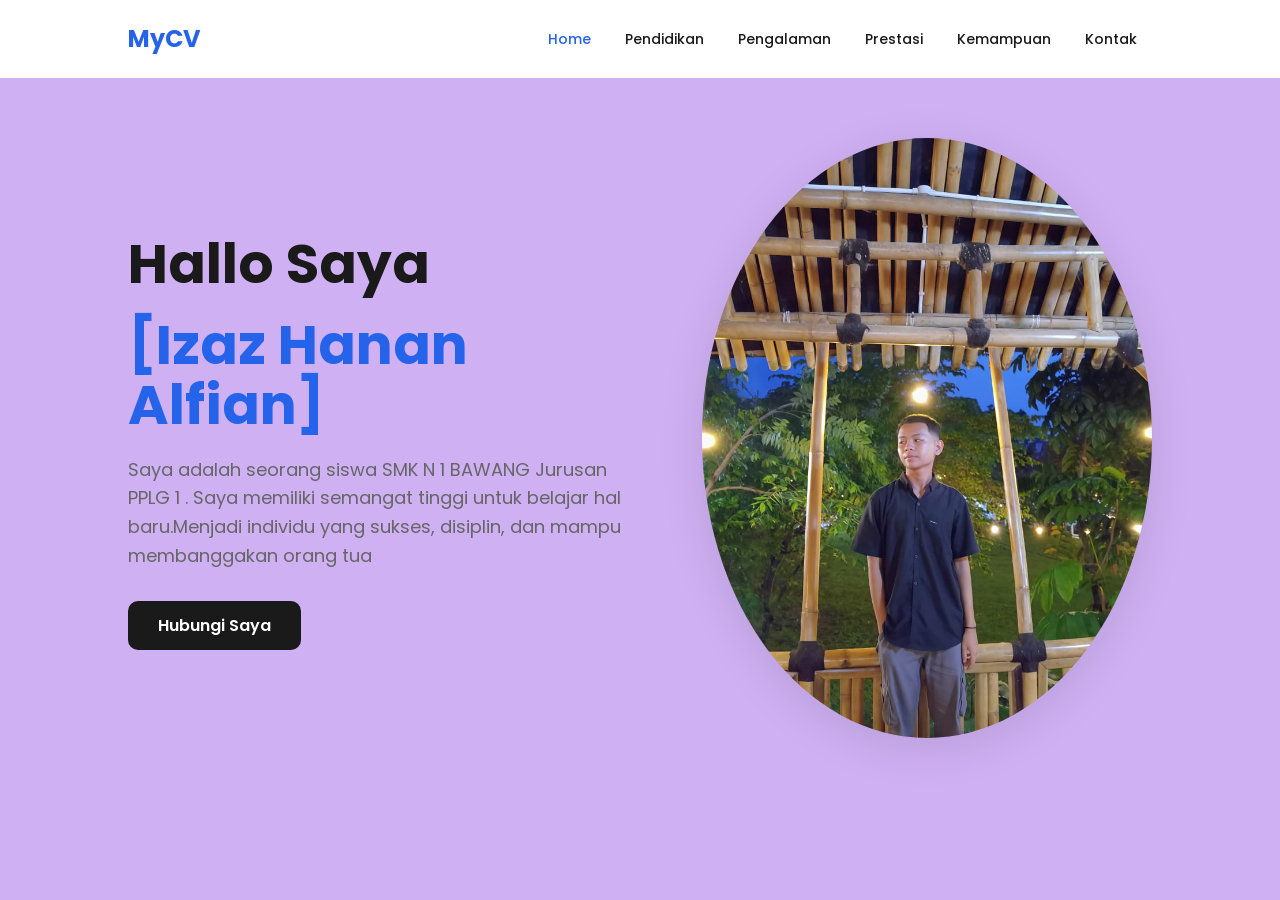
==== index.html @ 1560cc8f "Add files via upload" ====
<!DOCTYPE html>
<html lang="id">
<head>
    <meta charset="UTF-8">
    <title>Portofolio | Tentang</title>
    <link rel="stylesheet" href="style.css">
    <script src="https://cdn.jsdelivr.net/npm/bootstrap@5.3.8/dist/css/bootstrap.min.css"></script> 
</head>
<body>
    <nav>
        <div class="logo">MyCV</div>
        <ul>
            <li><a href="index.html" class="active">Home</a></li>
            <li><a href="Pendidikan.html">Pendidikan</a></li>
            <li><a href="Pengalaman.html">Pengalaman</a></li>
            <li><a href="Prestasi.html">Prestasi</a></li>
            <li><a href="Kemampuan.html">Kemampuan</a></li>
            <li><a href="Kontak.html">Kontak</a></li>
        </ul>
    </nav>

    <div class="container">
        <div class="hero">
            <div class="hero-text">
                <h1>Hallo Saya</h1> <h1><span>[Izaz Hanan Alfian]</span></h1>
                <p>Saya adalah seorang siswa SMK N 1 BAWANG Jurusan PPLG 1 . Saya memiliki semangat tinggi untuk belajar hal baru.Menjadi individu yang sukses, disiplin, dan mampu membanggakan orang tua</p>
                <a href="Kontak.html" class="btn btn-dark">Hubungi Saya</a>
            </div>
            <div class="hero-img">
                <img src="foto_Izaz.jpeg" alt="Character">

            </div>
        </div>
    </div>
</body>
</html>
---- style.css ----
@import url('https://fonts.googleapis.com/css2?family=Poppins:wght@300;400;700&display=swap');

* {
    margin: 0; padding: 0; box-sizing: border-box;
    font-family: 'Poppins', sans-serif;
}

body { background-color: #a467e984; color: #1a1a1a; line-height: 1.6; }

/* Navigasi Minimalis */
nav {
    display: flex; justify-content: space-between; align-items: center;
    padding: 20px 10%; background: #fff; position: sticky; top: 0; z-index: 100;
}

.logo { font-weight: 700; font-size: 24px; color: #2563eb; cursor: default; }

nav ul li { display: inline-block; list-style: none; margin: 0 15px; }

nav ul li a {
    text-decoration: none; color: #1a1a1a; font-weight: 500; font-size: 14px;
    transition: 0.3s;
}

nav ul li a:hover, .active { color: #2563eb; }

/* Layout Konten Utama */
.container { padding: 60px 10%; min-height: 80vh; }

.hero { display: flex; align-items: center; justify-content: space-between; gap: 50px; }

.hero-text { flex: 1; }
.hero-text h1 { font-size: 55px; line-height: 1.1; margin-bottom: 20px; }
.hero-text span { color: #2563eb; }
.hero-text p { color: #666; margin-bottom: 30px; font-size: 18px; }

.hero-img img { width: 100%; max-width: 450px; filter: drop-shadow(0 10px 20px rgba(0,0,0,0.1)); }

/* Kartu untuk Pendidikan/Pengalaman/Prestasi */
.section-title { font-size: 32px; margin-bottom: 40px; position: relative; display: inline-block; }
.section-title::after { content: ''; width: 50%; height: 4px; background: #2563eb; position: absolute; bottom: -5px; left: 0; }
.card {
    background: #fdfdfd; padding: 30px; border-radius: 20px;
    margin-bottom: 20px; border: 1px solid #f0f0f0;
    transition: 0.3s;
}

.card:hover { border-color: #2563eb; box-shadow: 0 10px 30px rgba(0,0,0,0.05); }

.card h3 { color: #2563eb; margin-bottom: 5px; }
.card .date { font-weight: 600; font-size: 14px; color: #888; margin-bottom: 10px; display: block; }

.badge {
    display: inline-block; background: #eef2ff; color: #2563eb;
    padding: 5px 15px; border-radius: 8px; margin: 5px; font-weight: 600;
}

/* Tombol */
.btn {
    text-decoration: none; padding: 12px 30px; border-radius: 10px;
    font-weight: 600; display: inline-block; transition: 0.3s;
}
.btn-dark { background: #1a1a1a; color: #fff; }
.btn-dark:hover { opacity: 0.8; }

/* Responsive */
@media (max-width: 768px) {
    .hero { flex-direction: column; text-align: center; }
    nav ul { display: none; }
}
img {
  border-radius: 70%;
}
.profil-foto {
  border-radius: 75%;
}
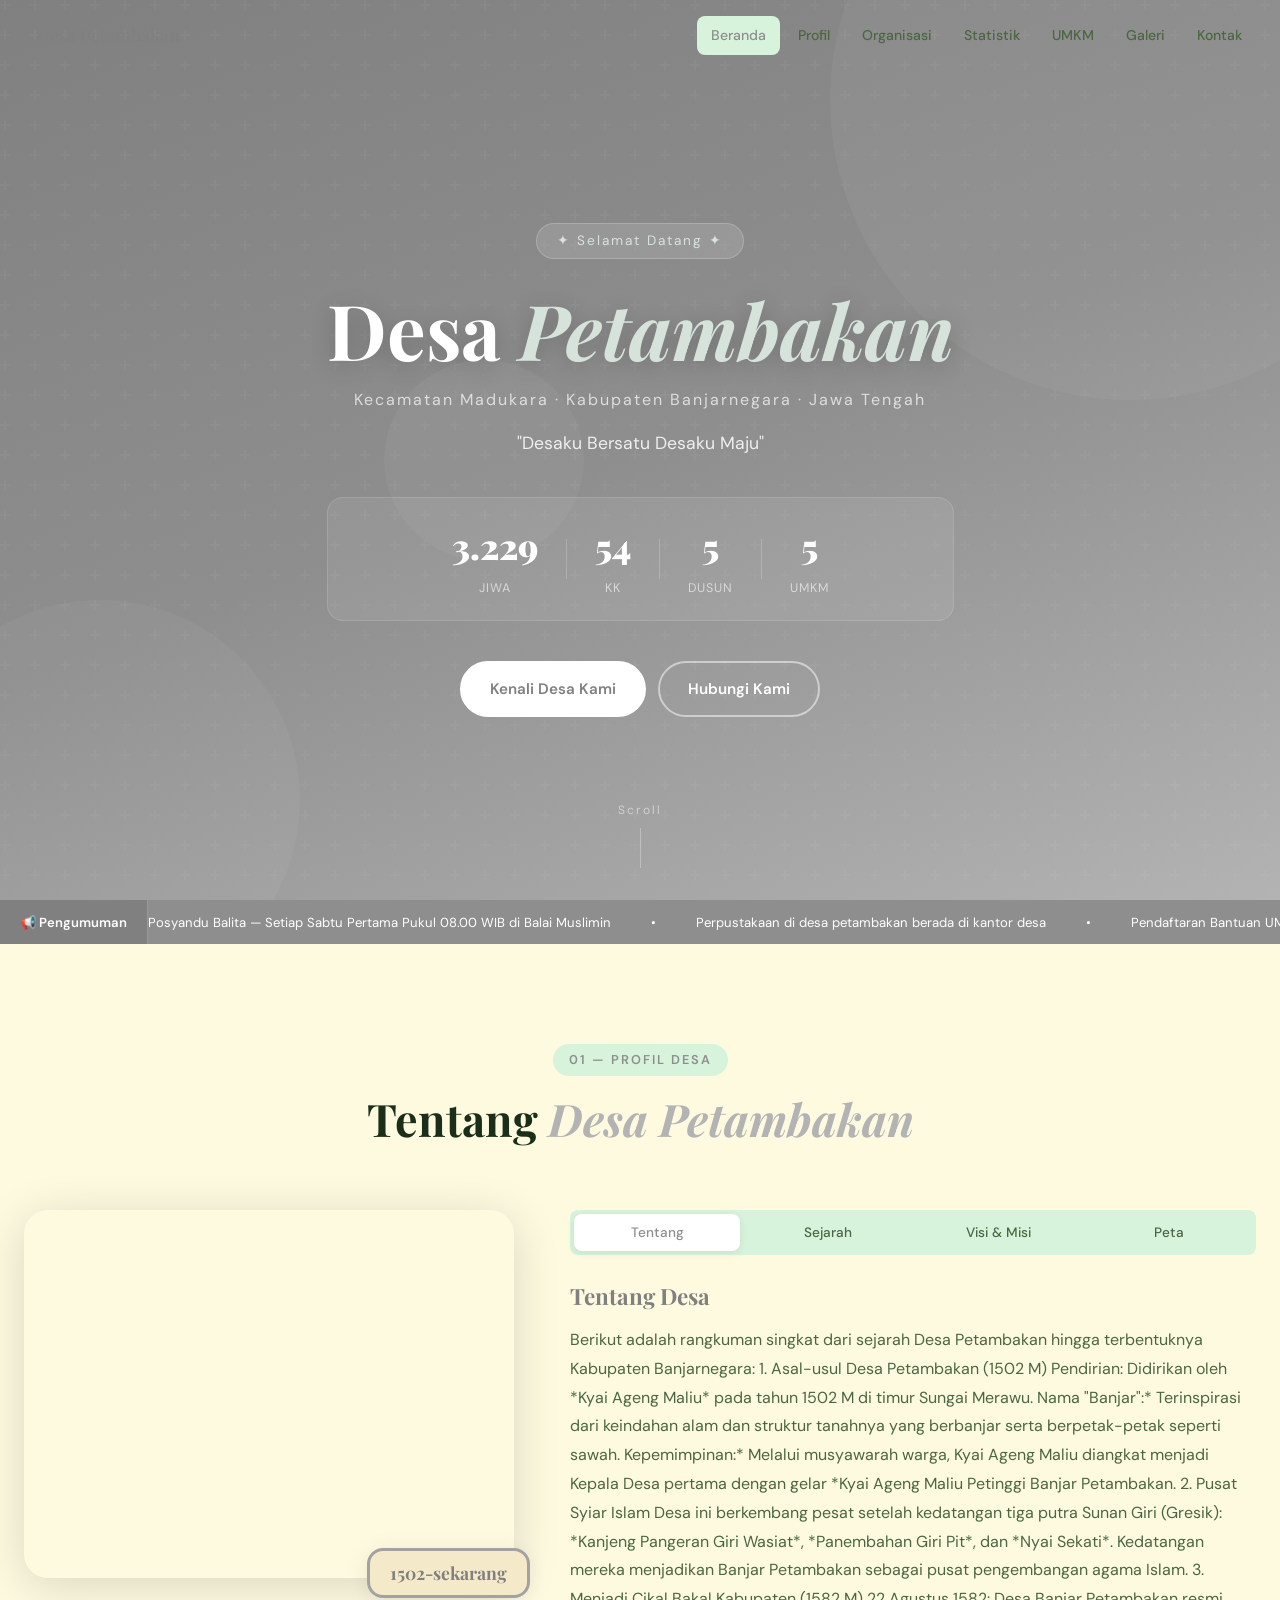
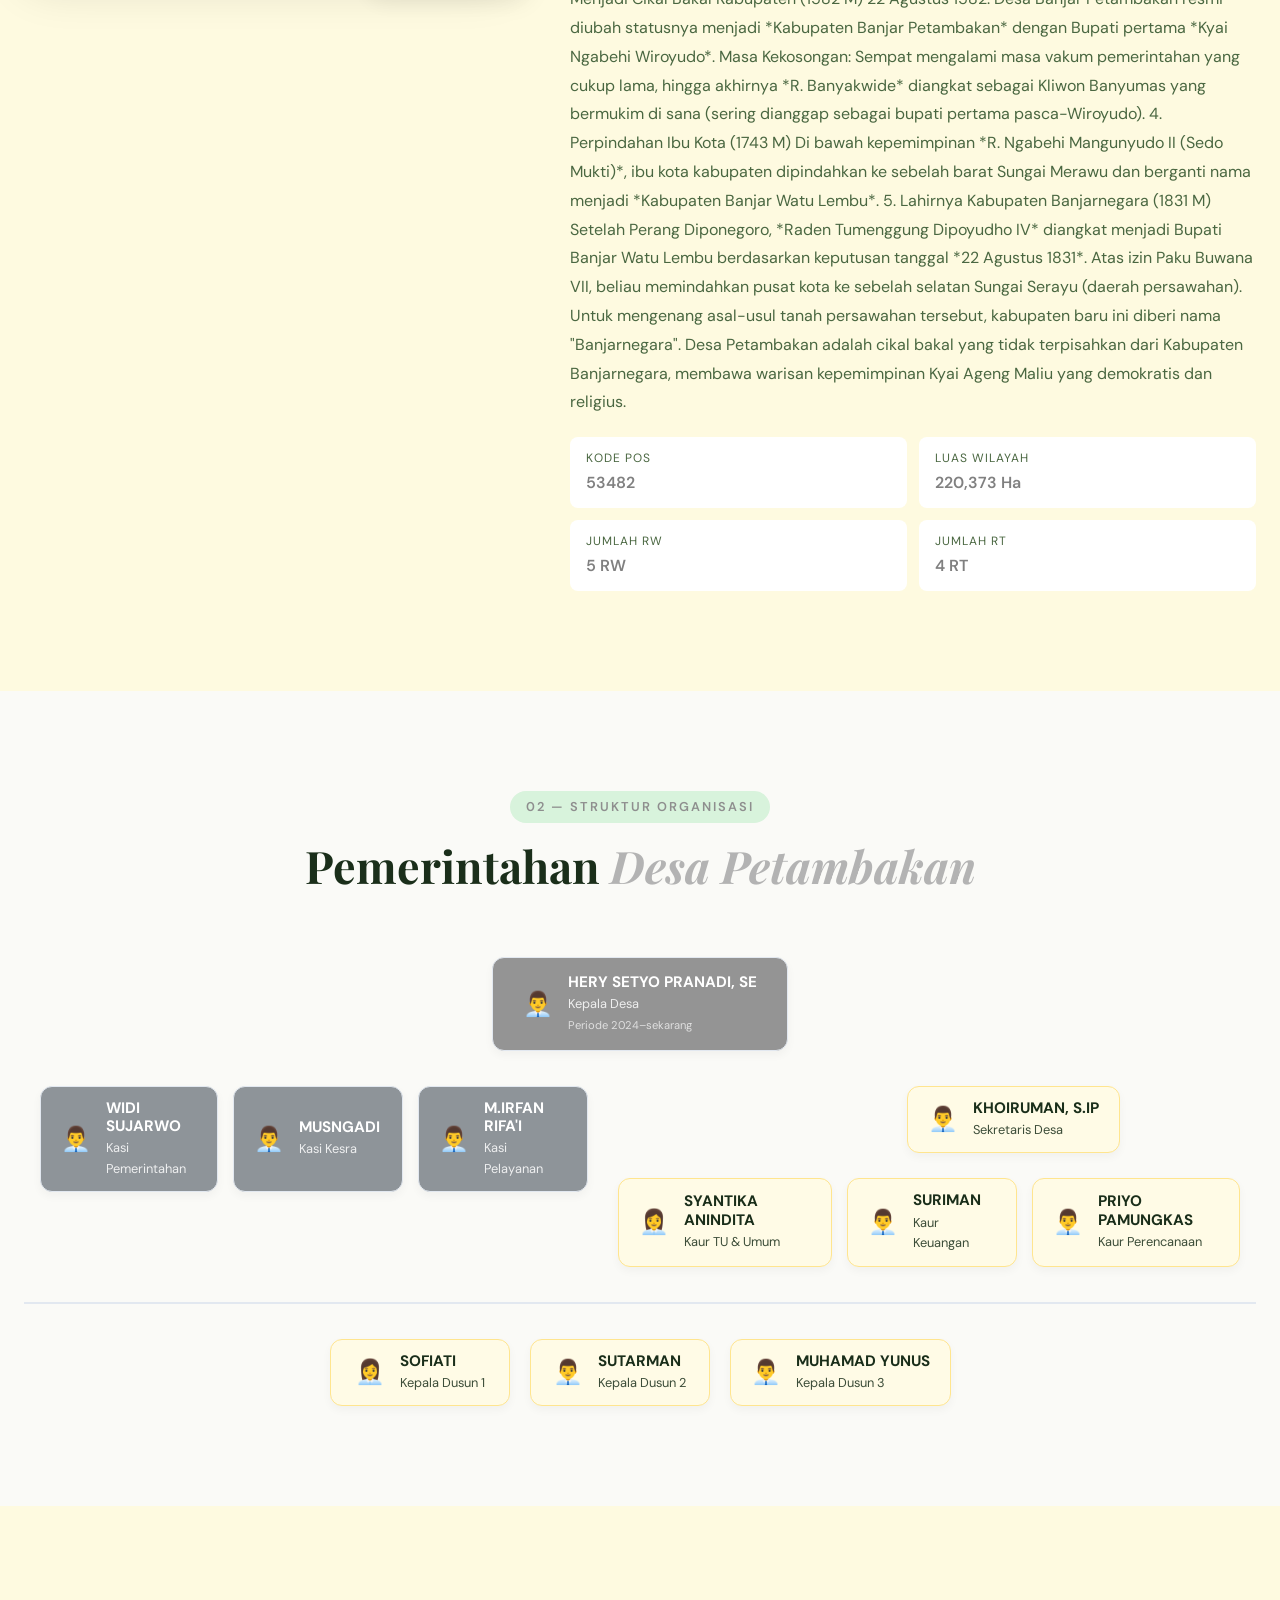
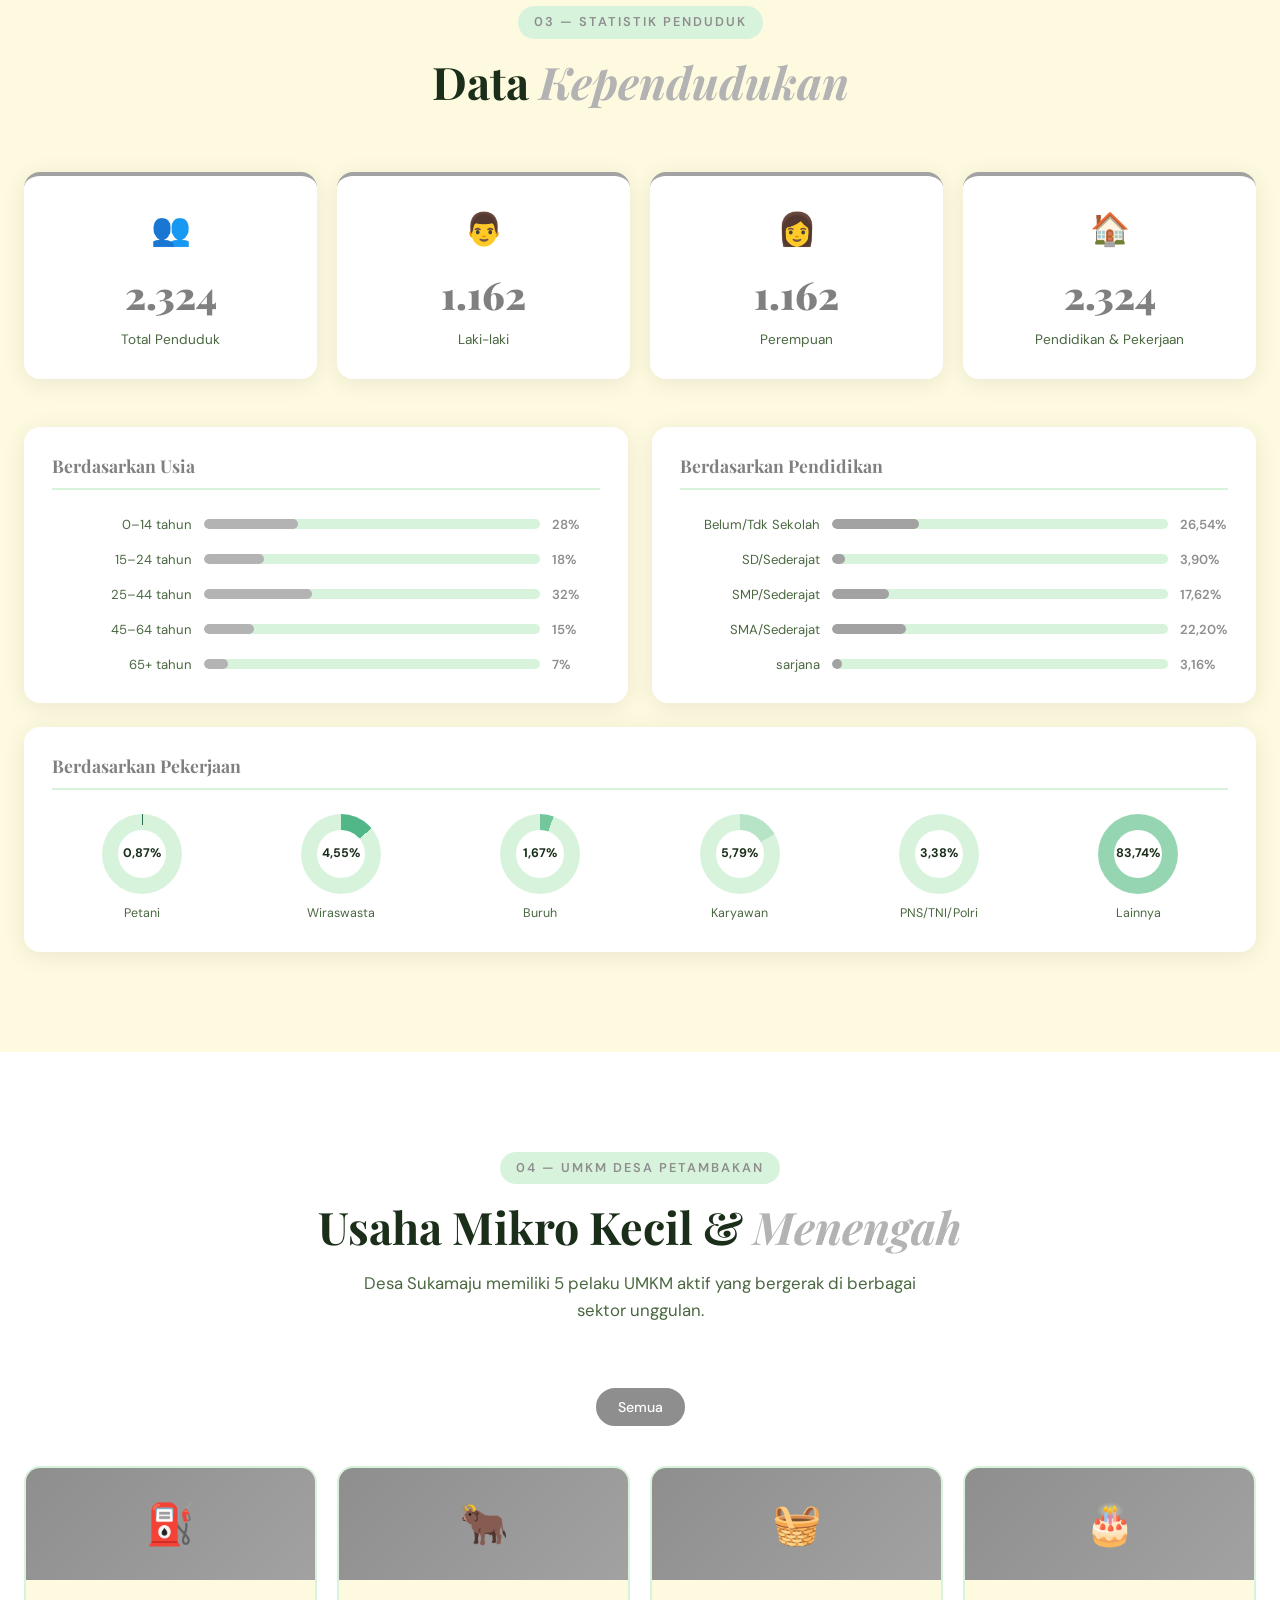
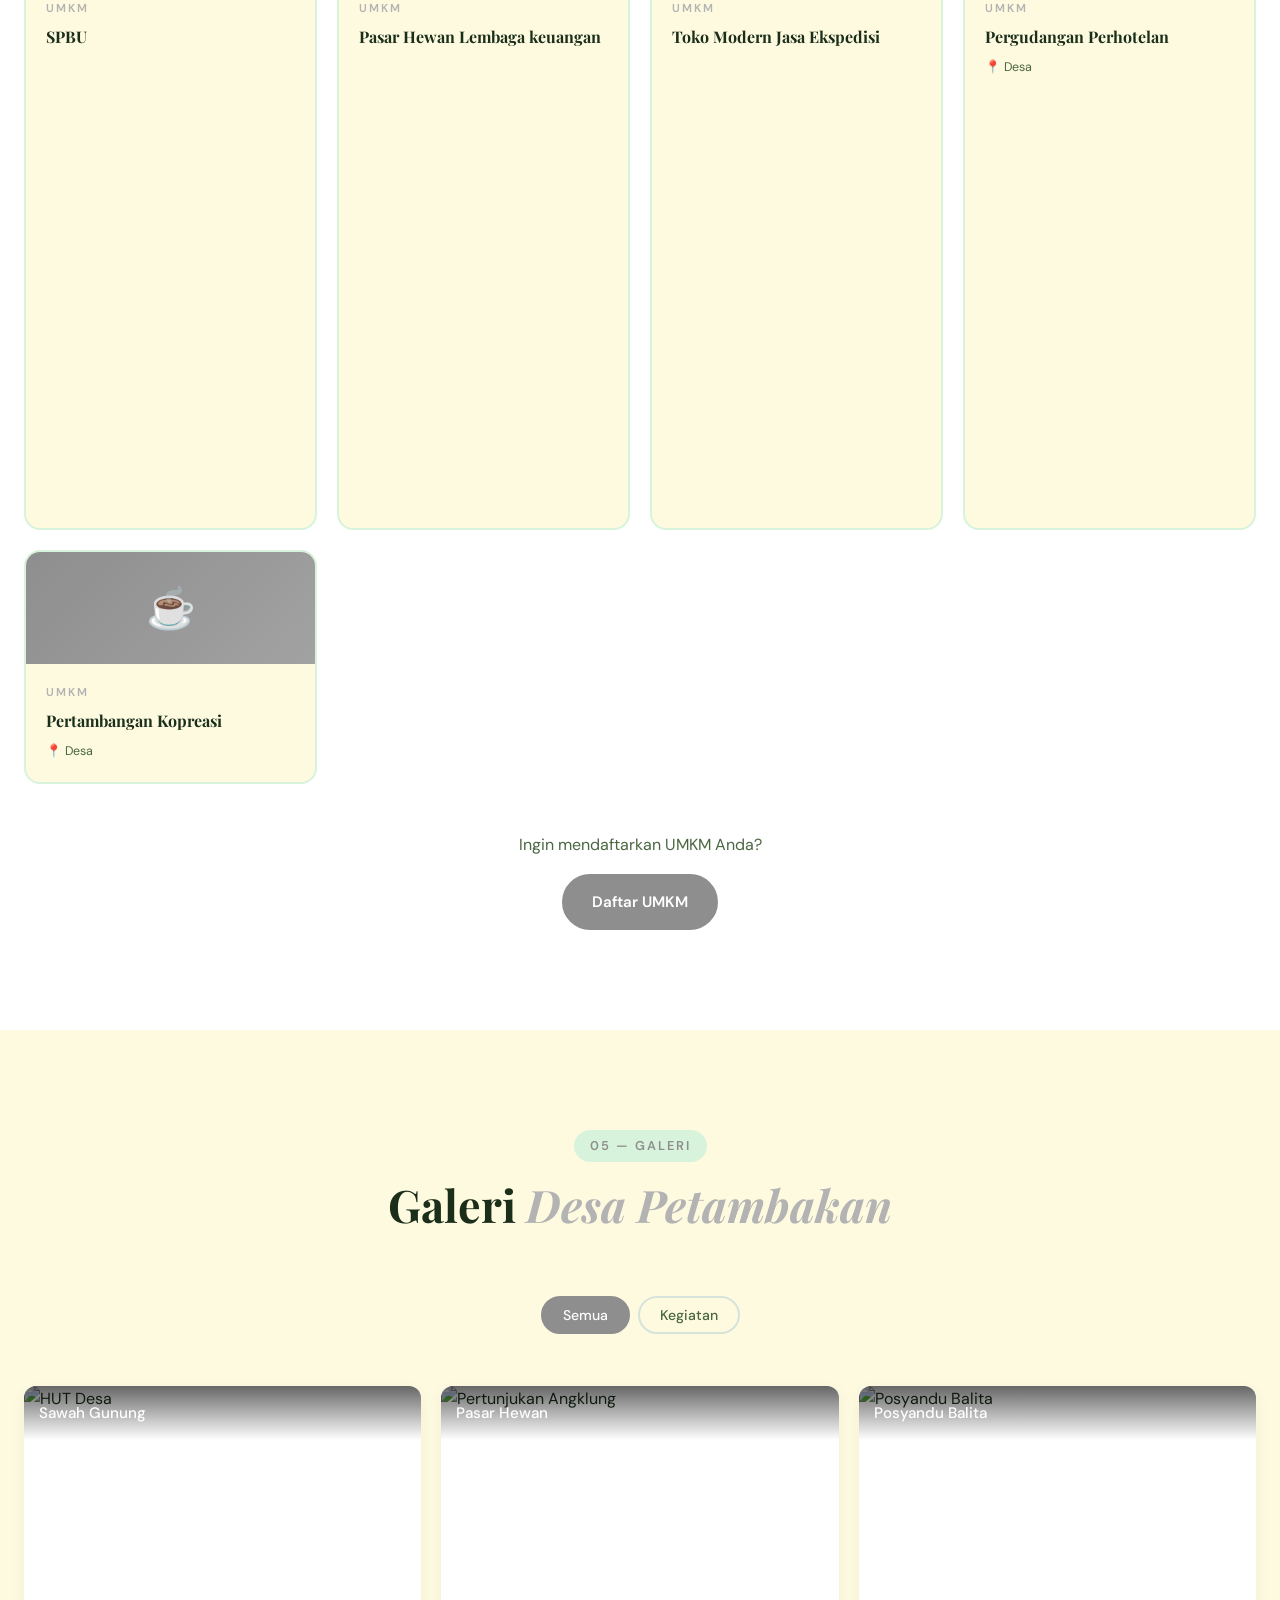
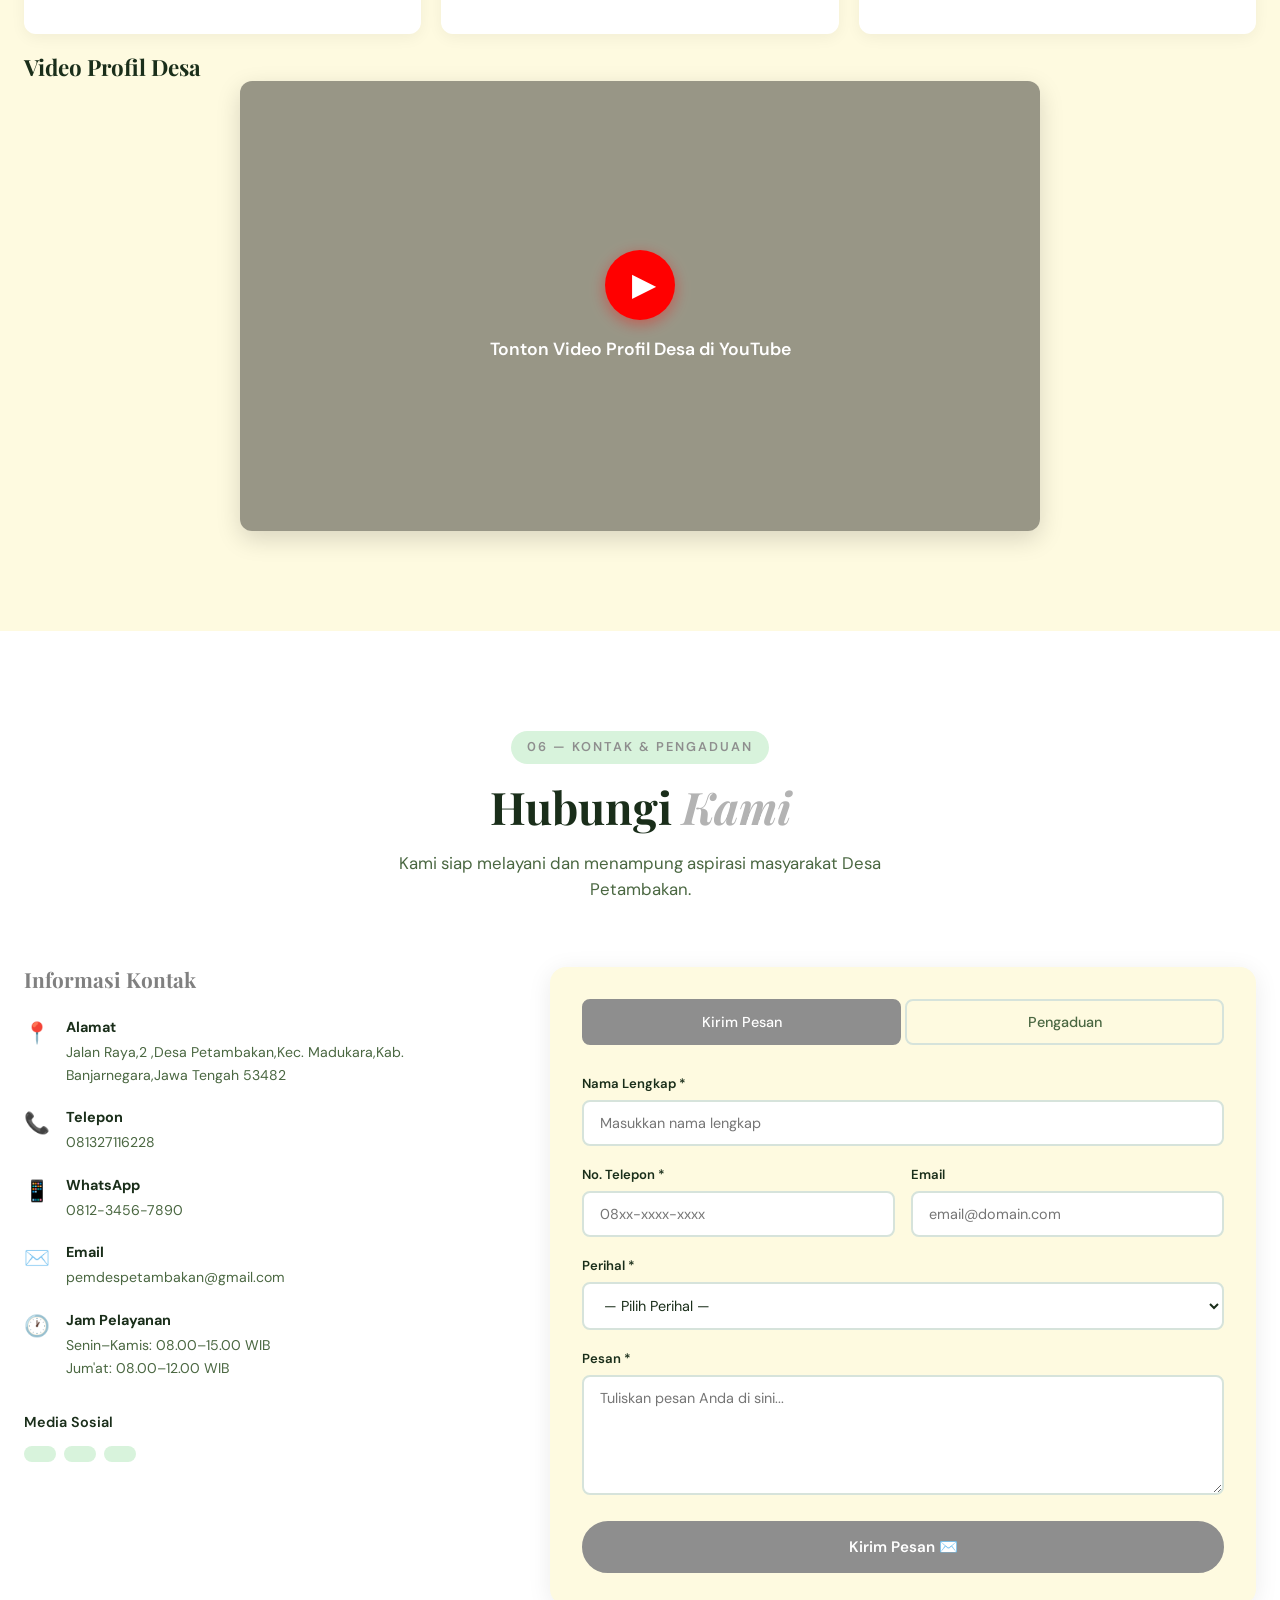
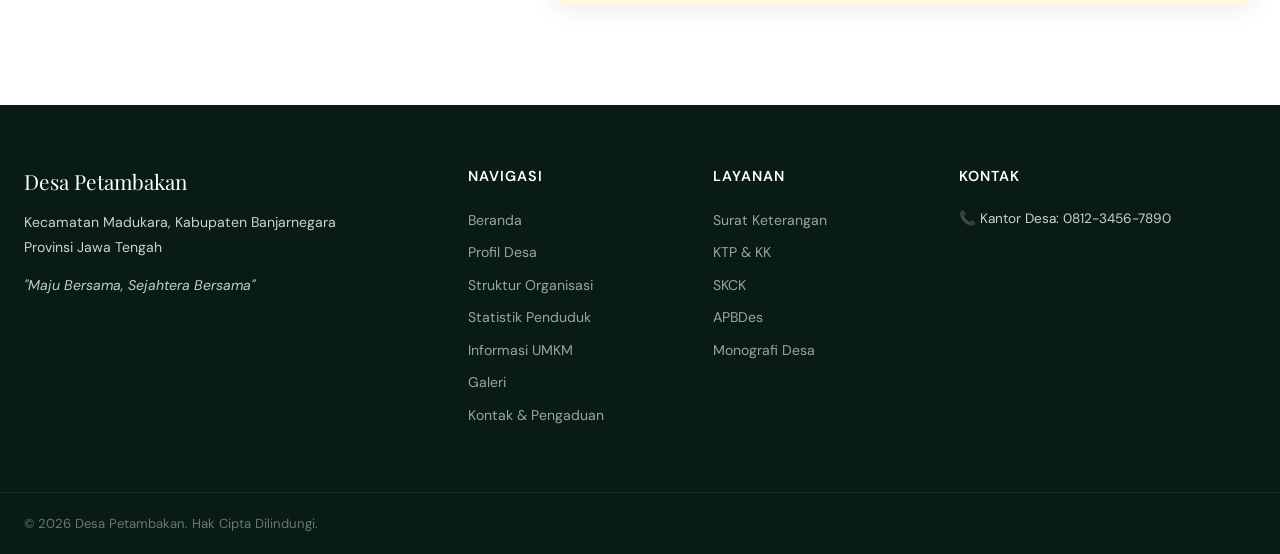
==== commit 03dd3cfe: "Add files via upload" ====
--- a/index.html
+++ b/index.html
@@ -1,36 +1,834 @@
 <!DOCTYPE html>
 <html lang="id">
 <head>
-    <meta charset="UTF-8">
-    <title>Portofolio | Tentang</title>
-    <link rel="stylesheet" href="style.css">
-    <script src="https://cdn.jsdelivr.net/npm/bootstrap@5.3.8/dist/css/bootstrap.min.css"></script> 
+  <meta charset="UTF-8" />
+  <meta name="viewport" content="width=device-width, initial-scale=1.0" />
+  <title>Desa Petambakan — Kecamatan Madukara</title>
+  <link rel="preconnect" href="https://fonts.googleapis.com" />
+  <link rel="preconnect" href="https://fonts.gstatic.com" crossorigin />
+  <link href="https://fonts.googleapis.com/css2?family=Playfair+Display:wght@400;600;700;900&family=DM+Sans:wght@300;400;500;600&display=swap" rel="stylesheet" />
+  <link rel="stylesheet" href="style.css" />
 </head>
 <body>
-    <nav>
-        <div class="logo">MyCV</div>
-        <ul>
-            <li><a href="index.html" class="active">Home</a></li>
-            <li><a href="Pendidikan.html">Pendidikan</a></li>
-            <li><a href="Pengalaman.html">Pengalaman</a></li>
-            <li><a href="Prestasi.html">Prestasi</a></li>
-            <li><a href="Kemampuan.html">Kemampuan</a></li>
-            <li><a href="Kontak.html">Kontak</a></li>
-        </ul>
-    </nav>
-
+
+  <!-- ===== PRELOADER ===== -->
+  <div id="preloader">
+    <div class="preloader-inner">
+      <img src="foto/ban.png" alt="HUT Desa">
+      <div class="galeri-overlay"></div>
+      <div class="preloader-text">Desa Petambakan</div>
+      <div class="preloader-bar"><div class="preloader-fill"></div></div>
+    </div>
+  </div>
+
+  <!-- ===== NAVBAR ===== -->
+  <nav id="navbar">
+    <div class="nav-container">
+      <a href="#beranda" class="nav-brand">
+        <span class="brand-icon"></span>
+        <div>
+          <span class="brand-title">Desa Petambakan</span>
+        </div>
+      </a>
+      <div class="nav-links" id="navLinks">
+        <a href="#beranda" class="nav-link active">Beranda</a>
+        <a href="#profil" class="nav-link">Profil</a>
+        <a href="#organisasi" class="nav-link">Organisasi</a>
+        <a href="#statistik" class="nav-link">Statistik</a>
+        <a href="#umkm" class="nav-link">UMKM</a>
+        <a href="#galeri" class="nav-link">Galeri</a>
+        <a href="#kontak" class="nav-link">Kontak</a>
+      </div>
+      <button class="nav-toggle" id="navToggle" aria-label="Toggle menu">
+        <span></span><span></span><span></span>
+      </button>
+    </div>
+  </nav>
+
+  <!-- ===== HERO / BERANDA ===== -->
+  <section id="beranda" class="hero">
+    <div class="hero-bg">
+      <div class="hero-overlay"></div>
+      <div class="hero-shapes">
+        <div class="shape shape-1"></div>
+        <div class="shape shape-2"></div>
+        <div class="shape shape-3"></div>
+      </div>
+    </div>
+    <div class="hero-content">
+      <div class="hero-badge">✦ Selamat Datang ✦</div>
+      <h1 class="hero-title">Desa <em>Petambakan</em></h1>
+      <p class="hero-subtitle">Kecamatan Madukara · Kabupaten Banjarnegara · Jawa Tengah</p>
+      <p class="hero-desc">"Desaku Bersatu Desaku Maju"</p>
+      
+      <div class="hero-stats">
+        <div class="hero-stat">
+          <span class="hero-stat-num" data-target="3229">0</span>
+          <span class="hero-stat-label">Jiwa</span>
+        </div>
+        <div class="hero-stat-divider"></div>
+        <div class="hero-stat">
+          <span class="hero-stat-num" data-target="54">0</span>
+          <span class="hero-stat-label">KK</span>
+        </div>
+        <div class="hero-stat-divider"></div>
+        <div class="hero-stat">
+          <span class="hero-stat-num" data-target="5">0</span>
+          <span class="hero-stat-label">Dusun</span>
+        </div>
+        <div class="hero-stat-divider"></div>
+        <div class="hero-stat">
+          <span class="hero-stat-num" data-target="5">0</span>
+          <span class="hero-stat-label">UMKM</span>
+        </div>
+      </div>
+      <div class="hero-actions">
+        <a href="#profil" class="btn btn-primary">Kenali Desa Kami</a>
+        <a href="#kontak" class="btn btn-outline">Hubungi Kami</a>
+      </div>
+    </div>
+    <div class="hero-scroll">
+      <span>Scroll</span>
+      <div class="scroll-line"></div>
+    </div>
+  </section>
+
+  <!-- ===== BERITA / PENGUMUMAN ===== -->
+  <section class="berita-ticker">
+    <div class="ticker-label">📢 Pengumuman</div>
+    <div class="ticker-wrap">
+      <div class="ticker-content">
+        <span>Posyandu Balita — Setiap Sabtu Pertama Pukul 08.00 WIB di Balai Muslimin</span>
+        <span>•</span>
+        <span>Perpustakaan di desa petambakan berada di kantor desa</span>
+        <span>•</span>
+        <span>Pendaftaran Bantuan UMKM Tahap II dibuka — Hubungi Sekretariat Desa</span>
+        <span>•</span>
+        <span>Gotong Royong Bersih Desa — Minggu,  Pukul 07.00 WIB</span>
+        <span>•</span>
+      </div>
+    </div>
+  </section>
+
+  <!-- ===== PROFIL DESA ===== -->
+  <section id="profil" class="section profil">
     <div class="container">
-        <div class="hero">
-            <div class="hero-text">
-                <h1>Hallo Saya</h1> <h1><span>[Izaz Hanan Alfian]</span></h1>
-                <p>Saya adalah seorang siswa SMK N 1 BAWANG Jurusan PPLG 1 . Saya memiliki semangat tinggi untuk belajar hal baru.Menjadi individu yang sukses, disiplin, dan mampu membanggakan orang tua</p>
-                <a href="Kontak.html" class="btn btn-dark">Hubungi Saya</a>
-            </div>
-            <div class="hero-img">
-                <img src="foto_Izaz.jpeg" alt="Character">
-
-            </div>
-        </div>
-    </div>
+      <div class="section-header">
+        <div class="section-tag">01 — Profil Desa</div>
+        <h2 class="section-title">Tentang <em>Desa Petambakan</em></h2>
+      </div>
+
+      <div class="profil-grid">
+        <div class="profil-visual">
+          <div class="profil-img-wrap">
+            <div class="profil-img-placeholder">
+            </div>
+            <div class="profil-badge-float"> 1502-sekarang</div>
+          </div>
+        </div>
+        <div class="profil-content">
+          <div class="profil-tabs">
+            <button class="profil-tab active" data-tab="tentang">Tentang</button>
+            <button class="profil-tab" data-tab="sejarah">Sejarah</button>
+            <button class="profil-tab" data-tab="visi">Visi & Misi</button>
+            <button class="profil-tab" data-tab="peta">Peta</button>
+          </div>
+
+          <div class="profil-tab-content active" id="tab-tentang">
+            <h3>Tentang Desa</h3>
+            <p>Berikut adalah rangkuman singkat dari sejarah Desa Petambakan hingga terbentuknya Kabupaten Banjarnegara:
+
+1. Asal-usul Desa Petambakan (1502 M)
+
+Pendirian: Didirikan oleh *Kyai Ageng Maliu* pada tahun 1502 M di timur Sungai Merawu.
+Nama "Banjar":* Terinspirasi dari keindahan alam dan struktur tanahnya yang berbanjar serta berpetak-petak seperti sawah.
+Kepemimpinan:* Melalui musyawarah warga, Kyai Ageng Maliu diangkat menjadi Kepala Desa pertama dengan gelar *Kyai Ageng Maliu Petinggi Banjar Petambakan.
+
+2. Pusat Syiar Islam
+
+Desa ini berkembang pesat setelah kedatangan tiga putra Sunan Giri (Gresik): *Kanjeng Pangeran Giri Wasiat*, *Panembahan Giri Pit*, dan *Nyai Sekati*. Kedatangan mereka menjadikan Banjar Petambakan sebagai pusat pengembangan agama Islam.
+
+3. Menjadi Cikal Bakal Kabupaten (1582 M)
+
+22 Agustus 1582: Desa Banjar Petambakan resmi diubah statusnya menjadi *Kabupaten Banjar Petambakan* dengan Bupati pertama *Kyai Ngabehi Wiroyudo*.
+Masa Kekosongan: Sempat mengalami masa vakum pemerintahan yang cukup lama, hingga akhirnya *R. Banyakwide* diangkat sebagai Kliwon Banyumas yang bermukim di sana (sering dianggap sebagai bupati pertama pasca-Wiroyudo).
+
+4. Perpindahan Ibu Kota (1743 M)
+
+Di bawah kepemimpinan *R. Ngabehi Mangunyudo II (Sedo Mukti)*, ibu kota kabupaten dipindahkan ke sebelah barat Sungai Merawu dan berganti nama menjadi *Kabupaten Banjar Watu Lembu*.
+
+5. Lahirnya Kabupaten Banjarnegara (1831 M)
+
+Setelah Perang Diponegoro, *Raden Tumenggung Dipoyudho IV* diangkat menjadi Bupati Banjar Watu Lembu berdasarkan keputusan tanggal *22 Agustus 1831*.
+Atas izin Paku Buwana VII, beliau memindahkan pusat kota ke sebelah selatan Sungai Serayu (daerah persawahan).
+Untuk mengenang asal-usul tanah persawahan tersebut, kabupaten baru ini diberi nama "Banjarnegara".
+
+ Desa Petambakan adalah cikal bakal yang tidak terpisahkan dari Kabupaten Banjarnegara, membawa warisan kepemimpinan Kyai Ageng Maliu yang demokratis dan religius.</p>
+           
+            <div class="profil-info-grid">
+              <div class="profil-info-item"><span class="info-label">Kode Pos</span><span class="info-value">53482</span></div>
+              <div class="profil-info-item"><span class="info-label">Luas Wilayah</span><span class="info-value">220,373 Ha</span></div>
+              <div class="profil-info-item"><span class="info-label">Jumlah RW</span><span class="info-value">5 RW</span></div>
+              <div class="profil-info-item"><span class="info-label">Jumlah RT</span><span class="info-value">4 RT</span></div>
+            </div>
+          </div>
+
+          <div class="profil-tab-content" id="tab-sejarah">
+            <h3>Sejarah Desa</h3>
+            <div class="timeline">
+              <div class="tl-item">
+                <div class="tl-dot"></div>
+                <div class="tl-body">
+                  <div class="tl-year">1502 M</div>
+                  <p>Terinspirasi dari keindahan alam dan struktur tanahnya yang berbanjar serta berpetak-petak seperti sawah.</p>
+                </div>
+              </div>
+              <div class="tl-item">
+                <div class="tl-dot"></div>
+                <div class="tl-body">
+                  <div class="tl-year">1582 M</div>
+                  <p>Desa Banjar Petambakan resmi diubah statusnya menjadi *Kabupaten Banjar Petambakan*.</p>
+                </div>
+              </div>
+              <div class="tl-item">
+                <div class="tl-dot"></div>
+                <div class="tl-body">
+                  <div class="tl-year">1831 M</div>
+                  <p>Atas izin Paku Buwana VII, beliau memindahkan pusat kota ke sebelah selatan Sungai Serayu (daerah persawahan).
+                    Untuk mengenang asal-usul tanah persawahan tersebut, kabupaten baru ini diberi nama "Banjarnegara".</p>
+                </div>
+              </div>
+            </div>
+          </div>
+
+          <div class="profil-tab-content" id="tab-visi">
+            <h3>Visi</h3>
+            <blockquote class="visi-quote">
+              “ Desaku Bersatu Desaku Maju ”
+            </blockquote>
+            <h3>Misi</h3>
+            <ul class="misi-list">
+              <li>.Menata  Aparatur  Pemerintahan  Desa  Petambakan  sehingga  dapat  melaksanakan tugas sesuai dengan tugas pokoknya masing-masing;</li>
+              <li>.Membina dan menciptakan kerukunan masyarakat desa Petambakan secara netral dan mandiri;</li>
+              <li>.Meningkatkan peran serta pemuda dan remaja dibidang pembangunan, olahraga, seni dan kemasyarakatan;</li>
+              <li>meningkatkan dan memotifasi kegamaan tertama kegiatan muslimat desa Petambakan;</li>
+              <li>meningkatkan sarana dan prasarana umum sesuai dengan aspirasi masyarakat yang dituangkan dalam dokumen Rencana Pembangunan Jangka Menengah Desa (RPJM Desa).</li>
+            </ul>
+          </div>
+
+          <div class="profil-tab-content" id="tab-peta">
+            <h3>Peta Desa</h3>
+            <div class="peta-container">
+              <iframe
+                src="https://www.google.com/maps/embed?pb=!1m18!1m12!1m3!1d312.61184358694237!2d109.69228235105504!3d-7.376777907789658!2m3!1f0!2f0!3f0!3m2!1i1024!2i768!4f13.1!3m3!1m2!1s0x2e7aa9a12edfc385%3A0xe06a4b063f21a985!2sKantor%20Kepala%20Desa%20Desa%20Petambakan!5e0!3m2!1sid!2sid!4v1779672876672!5m2!1sid!2sid" width="600" height="450" style="border:0;" allowfullscreen="" loading="lazy" referrerpolicy="no-referrer-when-downgrade">
+              </iframe>
+              <p class="peta-caption">📍 Desa Petambakan, Kecamatan Madukara, Kabupaten Banjarnegara, Jawa tengah 53482</p>
+            </div>
+          </div>
+        </div>
+      </div>
+    </div>
+  </section>
+
+  <!-- ===== STRUKTUR ORGANISASI ===== -->
+  <section id="organisasi" class="section organisasi">
+  <div class="container">
+    <div class="section-header">
+      <div class="section-tag">02 — Struktur Organisasi</div>
+      <h2 class="section-title">Pemerintahan <em>Desa Petambakan</em></h2>
+    </div>
+
+    <div class="org-container-horizontal">
+      
+      <div class="org-row-top">
+        <div class="org-box org-box--kades">
+          <div class="org-avatar-emoji">👨‍💼</div>
+          <div class="org-text-group">
+            <div class="org-val-name">HERY SETYO PRANADI, SE</div>
+            <div class="org-val-title">Kepala Desa</div>
+            <div class="org-val-meta">Periode 2024–sekarang</div>
+          </div>
+        </div>
+      </div>
+
+      <div class="org-row-middle">
+        
+        <div class="org-block-kasi">
+          <div class="org-box org-box--kasi">
+            <div class="org-avatar-emoji">👨‍💼</div>
+            <div class="org-text-group">
+              <div class="org-val-name">WIDI SUJARWO</div>
+              <div class="org-val-title">Kasi Pemerintahan</div>
+            </div>
+          </div>
+          <div class="org-box org-box--kasi">
+            <div class="org-avatar-emoji">👨‍💼</div>
+            <div class="org-text-group">
+              <div class="org-val-name">MUSNGADI</div>
+              <div class="org-val-title">Kasi Kesra</div>
+            </div>
+          </div>
+          <div class="org-box org-box--kasi">
+            <div class="org-avatar-emoji">👨‍💼</div>
+            <div class="org-text-group">
+              <div class="org-val-name">M.IRFAN RIFA'I</div>
+              <div class="org-val-title">Kasi Pelayanan</div>
+            </div>
+          </div>
+        </div>
+
+        <div class="org-block-right-side">
+          
+          <div class="org-row-sekdes">
+            <div class="org-box org-box--sekdes">
+              <div class="org-avatar-emoji">👨‍💼</div>
+              <div class="org-text-group">
+                <div class="org-val-name">KHOIRUMAN, S.IP</div>
+                <div class="org-val-title">Sekretaris Desa</div>
+              </div>
+            </div>
+          </div>
+
+          <div class="org-row-kaur-bpd">
+            <div class="org-box org-box--kaur">
+              <div class="org-avatar-emoji">👩‍💼</div>
+              <div class="org-text-group">
+                <div class="org-val-name">SYANTIKA ANINDITA</div>
+                <div class="org-val-title">Kaur TU & Umum</div>
+              </div>
+            </div>
+            <div class="org-box org-box--kaur">
+              <div class="org-avatar-emoji">👨‍💼</div>
+              <div class="org-text-group">
+                <div class="org-val-name">SURIMAN</div>
+                <div class="org-val-title">Kaur Keuangan</div>
+              </div>
+            </div>
+            <div class="org-box org-box--bpd">
+              <div class="org-avatar-emoji">👨‍💼</div>
+              <div class="org-text-group">
+                <div class="org-val-name">PRIYO PAMUNGKAS</div>
+                <div class="org-val-title">Kaur Perencanaan</div>
+              </div>
+            </div>
+          </div>
+
+        </div>
+
+      </div>
+
+      <div class="org-row-bottom">
+        <div class="org-box org-box--kadus">
+          <div class="org-avatar-emoji">👩‍💼</div>
+          <div class="org-text-group">
+            <div class="org-val-name">SOFIATI</div>
+            <div class="org-val-title">Kepala Dusun 1</div>
+          </div>
+        </div>
+        <div class="org-box org-box--kadus">
+          <div class="org-avatar-emoji">👨‍💼</div>
+          <div class="org-text-group">
+            <div class="org-val-name">SUTARMAN</div>
+            <div class="org-val-title">Kepala Dusun 2</div>
+          </div>
+        </div>
+        <div class="org-box org-box--kadus">
+          <div class="org-avatar-emoji">👨‍💼</div>
+          <div class="org-text-group">
+            <div class="org-val-name">MUHAMAD YUNUS</div>
+            <div class="org-val-title">Kepala Dusun 3</div>
+          </div>
+        </div>
+      </div>
+
+    </div>
+  </div>
+</section>
+
+  <!-- ===== STATISTIK PENDUDUK ===== -->
+  <section id="statistik" class="section statistik">
+    <div class="container">
+      <div class="section-header">
+        <div class="section-tag">03 — Statistik Penduduk</div>
+        <h2 class="section-title">Data <em>Kependudukan</em></h2>
+      </div>
+
+      <div class="stat-overview">
+        <div class="stat-card-big">
+          <div class="stat-icon">👥</div>
+          <div class="stat-number" data-target="3229">0</div>
+          <div class="stat-label">Total Penduduk</div>
+        </div>
+        <div class="stat-card-big">
+          <div class="stat-icon">👨</div>
+          <div class="stat-number" data-target="1614">0</div>
+          <div class="stat-label">Laki-laki</div>
+        </div>
+        <div class="stat-card-big">
+          <div class="stat-icon">👩</div>
+          <div class="stat-number" data-target="1615">0</div>
+          <div class="stat-label">Perempuan</div>
+        </div>
+        <div class="stat-card-big">
+          <div class="stat-icon">🏠</div>
+          <div class="stat-number" data-target="3229">0</div>
+          <div class="stat-label">Pendidikan & Pekerjaan</div>
+        </div>
+      </div>
+
+      <div class="charts-grid">
+        <!-- Usia -->
+        <div class="chart-card">
+          <h3 class="chart-title">Berdasarkan Usia</h3>
+          <div class="bar-chart" id="chartUsia">
+            <div class="bar-item">
+              <div class="bar-label">0–14 tahun</div>
+              <div class="bar-track"><div class="bar-fill" style="--pct:28%" data-val="28%"></div></div>
+              <div class="bar-val">28%</div>
+            </div>
+            <div class="bar-item">
+              <div class="bar-label">15–24 tahun</div>
+              <div class="bar-track"><div class="bar-fill" style="--pct:18%" data-val="18%"></div></div>
+              <div class="bar-val">18%</div>
+            </div>
+            <div class="bar-item">
+              <div class="bar-label">25–44 tahun</div>
+              <div class="bar-track"><div class="bar-fill" style="--pct:32%" data-val="32%"></div></div>
+              <div class="bar-val">32%</div>
+            </div>
+            <div class="bar-item">
+              <div class="bar-label">45–64 tahun</div>
+              <div class="bar-track"><div class="bar-fill" style="--pct:15%" data-val="15%"></div></div>
+              <div class="bar-val">15%</div>
+            </div>
+            <div class="bar-item">
+              <div class="bar-label">65+ tahun</div>
+              <div class="bar-track"><div class="bar-fill" style="--pct:7%" data-val="7%"></div></div>
+              <div class="bar-val">7%</div>
+            </div>
+          </div>
+        </div>
+
+        <!-- Pendidikan -->
+        <div class="chart-card">
+          <h3 class="chart-title">Berdasarkan Pendidikan</h3>
+          <div class="bar-chart" id="chartPendidikan">
+            <div class="bar-item">
+              <div class="bar-label">Belum/Tdk Sekolah</div>
+              <div class="bar-track"><div class="bar-fill bar-fill--2" style="--pct:26%" data-val="26%"></div></div>
+              <div class="bar-val">26,54%</div>
+            </div>
+            <div class="bar-item">
+              <div class="bar-label">SD/Sederajat</div>
+              <div class="bar-track"><div class="bar-fill bar-fill--2" style="--pct:4%" data-val="4%"></div></div>
+              <div class="bar-val">3,90%</div>
+            </div>
+            <div class="bar-item">
+              <div class="bar-label">SMP/Sederajat</div>
+              <div class="bar-track"><div class="bar-fill bar-fill--2" style="--pct:17%" data-val="17%"></div></div>
+              <div class="bar-val">17,62%</div>
+            </div>
+            <div class="bar-item">
+              <div class="bar-label">SMA/Sederajat</div>
+              <div class="bar-track"><div class="bar-fill bar-fill--2" style="--pct:22%" data-val="22%"></div></div>
+              <div class="bar-val">22,20%</div>
+            </div>
+            <div class="bar-item">
+              <div class="bar-label">sarjana</div>
+              <div class="bar-track"><div class="bar-fill bar-fill--2" style="--pct:3%" data-val="3%"></div></div>
+              <div class="bar-val">3,16%</div>
+            </div>
+          </div>
+        </div>
+
+        <!-- Pekerjaan -->
+        <div class="chart-card chart-card--full">
+          <h3 class="chart-title">Berdasarkan Pekerjaan</h3>
+          <div class="donut-grid">
+            <div class="donut-item">
+              <div class="donut-ring" style="--pct:1deg; --color:#2D6A4F">
+                <span class="donut-label">0,87%</span>
+              </div>
+              <div class="donut-name">Petani</div>
+            </div>
+            <div class="donut-item">
+              <div class="donut-ring" style="--pct:50deg; --color:#52B788">
+                <span class="donut-label">4,55%</span>
+              </div>
+              <div class="donut-name">Wiraswasta</div>
+            </div>
+            <div class="donut-item">
+              <div class="donut-ring" style="--pct:20deg; --color:#74C69D">
+                <span class="donut-label">1,67%</span>
+              </div>
+              <div class="donut-name">Buruh</div>
+            </div>
+            <div class="donut-item">
+              <div class="donut-ring" style="--pct:60deg; --color:#B7E4C7">
+                <span class="donut-label">5,79%</span>
+              </div>
+              <div class="donut-name">Karyawan</div>
+            </div>
+            <div class="donut-item">
+              <div class="donut-ring" style="--pct:40deg; --color:#D8F3DC">
+                <span class="donut-label">3,38%</span>
+              </div>
+              <div class="donut-name">PNS/TNI/Polri</div>
+            </div>
+            <div class="donut-item">
+              <div class="donut-ring" style="--pct:840deg; --color:#95D5B2">
+                <span class="donut-label">83,74%</span>
+              </div>
+              <div class="donut-name">Lainnya</div>
+            </div>
+          </div>
+        </div>
+      </div>
+    </div>
+  </section>
+
+  <!-- ===== UMKM ===== -->
+  <section id="umkm" class="section umkm">
+    <div class="container">
+      <div class="section-header">
+        <div class="section-tag">04 — UMKM Desa Petambakan</div>
+        <h2 class="section-title">Usaha Mikro Kecil & <em>Menengah</em></h2>
+        <p class="section-desc">Desa Sukamaju memiliki 5 pelaku UMKM aktif yang bergerak di berbagai sektor unggulan.</p>
+      </div>
+
+      <div class="umkm-filter">
+        <button class="filter-btn active" data-filter="all">Semua</button>
+      </div>
+
+      <div class="umkm-grid" id="umkmGrid">
+        <div class="umkm-card" data-cat="kuliner">
+          <div class="umkm-icon">⛽</div>
+          <div class="umkm-body">
+            <div class="umkm-cat">UMKM</div>
+            <h4>SPBU</h4>
+            <div class="umkm-meta">
+              <iframe
+                src="https://www.google.com/maps/embed?pb=!1m18!1m12!1m3!1d357.85420442983025!2d109.69216151844749!3d-7.376922163304693!2m3!1f0!2f0!3f0!3m2!1i1024!2i768!4f13.1!3m3!1m2!1s0x2e7aa90a6b879777%3A0x7e16ac4430880977!2sSPBU%20Pertamina%2043.534.10%20Petambakan!5e0!3m2!1sid!2sid!4v1779675925324!5m2!1sid!2sid" width="600" height="450" style="border:0;" allowfullscreen="" loading="lazy" referrerpolicy="no-referrer-when-downgrade">
+              </iframe>
+            </div>
+          </div>
+        </div>
+        <div class="umkm-card" data-cat="pertanian">
+          <div class="umkm-icon">🐂</div>
+          <div class="umkm-body">
+            <div class="umkm-cat">UMKM</div>
+            <h4>Pasar Hewan Lembaga keuangan</h4>
+            <div class="umkm-meta">
+             <iframe 
+                src="https://www.google.com/maps/embed?pb=!1m18!1m12!1m3!1d270.443699463703!2d109.69029618347804!3d-7.381911306386329!2m3!1f0!2f0!3f0!3m2!1i1024!2i768!4f13.1!3m3!1m2!1s0x2e7aa90c859315e3%3A0x16e3acbc648f51be!2sPasar%20Hewan%20Petambakan!5e0!3m2!1sid!2sid!4v1779676193434!5m2!1sid!2sid" width="600" height="450" style="border:0;" allowfullscreen="" loading="lazy" referrerpolicy="no-referrer-when-downgrade">
+             </iframe>
+            </div>
+          </div>
+        </div>
+        <div class="umkm-card" data-cat="kerajinan">
+          <div class="umkm-icon">🧺</div>
+          <div class="umkm-body">
+            <div class="umkm-cat">UMKM</div>
+            <h4>Toko Modern Jasa Ekspedisi</h4>
+            <div class="umkm-meta">
+              <iframe
+               src="https://www.google.com/maps/embed?pb=!1m18!1m12!1m3!1d4683.667071132343!2d109.69018967179763!3d-7.380107004915244!2m3!1f0!2f0!3f0!3m2!1i1024!2i768!4f13.1!3m3!1m2!1s0x2e7aa94aadea4c99%3A0xa7a87d50fc86e7c6!2sSiCepat%20Ekspres%20Banjarnegara%20Madukara!5e0!3m2!1sid!2sid!4v1779676399747!5m2!1sid!2sid" width="600" height="450" style="border:0;" allowfullscreen="" loading="lazy" referrerpolicy="no-referrer-when-downgrade">
+              </iframe>
+            </div>
+          </div>
+        </div>
+        <div class="umkm-card" data-cat="kuliner">
+          <div class="umkm-icon">🎂</div>
+          <div class="umkm-body">
+            <div class="umkm-cat">UMKM</div>
+            <h4>Pergudangan Perhotelan</h4>
+            <div class="umkm-meta">
+              <span>📍 Desa</span>
+            </div>
+          </div>
+        </div>
+        <div class="umkm-card" data-cat="pertanian">
+          <div class="umkm-icon">☕</div>
+          <div class="umkm-body">
+            <div class="umkm-cat">UMKM</div>
+            <h4>Pertambangan Kopreasi</h4>
+            <div class="umkm-meta">
+              <span>📍 Desa</span>
+            </div>
+          </div>
+        </div>
+      </div>
+
+      <div class="umkm-cta">
+        <p>Ingin mendaftarkan UMKM Anda?</p>
+        <a href="#kontak" class="btn btn-primary">Daftar UMKM</a>
+      </div>
+    </div>
+  </section>
+
+  <!-- ===== GALERI ===== -->
+  <section id="galeri" class="section galeri">
+    <div class="container">
+      <div class="section-header">
+        <div class="section-tag">05 — Galeri</div>
+        <h2 class="section-title">Galeri <em>Desa Petambakan</em></h2>
+      </div>
+
+      <div class="galeri-filter">
+        <button class="filter-btn active" data-gfilter="all">Semua</button>
+        <button class="filter-btn" data-gfilter="kegiatan">Kegiatan</button>
+
+      </div>
+
+      <div class="galeri-grid">
+  
+  <div class="galeri-item">
+    <img src="foto/qnz6ukmmed07766.jpeg" alt="HUT Desa">
+    <div class="galeri-overlay">
+      <span>Sawah Gunung </span>
+    </div>
+  </div>
+
+  <div class="galeri-item">
+    <img src="foto/PASAR_PETAMBAKAN_3-Ridlo.jpg" alt="Pertunjukan Angklung">
+    <div class="galeri-overlay">
+      <span>Pasar Hewan</span>
+    </div>
+  </div>
+
+  <div class="galeri-item">
+    <img src="foto/images.jpeg" alt="Posyandu Balita">
+    <div class="galeri-overlay">
+      <span>Posyandu Balita</span>
+    </div>
+  </div>
+
+  </div>
+
+    <div class="video-section">
+  <h3 class="video-title">Video Profil Desa</h3>
+  <div class="video-wrap">
+    
+    <a href="https://youtu.be/Ie7WQ8vwc1Q?si=-LjIoiF4RR7ToRYd" target="_blank" class="video-link-box">
+      
+      <div class="video-custom-overlay">
+        <div class="play-btn-tiruan">▶</div>
+        <span>Tonton Video Profil Desa di YouTube</span>
+      </div>
+
+    </a>
+
+  </div>
+</div>
+
+      <!-- Lightbox -->
+      <div class="lightbox" id="lightbox">
+        <div class="lightbox-backdrop"></div>
+        <div class="lightbox-content">
+          <button class="lightbox-close" id="lightboxClose">✕</button>
+          <div class="lightbox-img" id="lightboxImg"></div>
+          <div class="lightbox-caption" id="lightboxCaption"></div>
+        </div>
+      </div>
+    </div>
+  </section>
+
+  <!-- ===== KONTAK & PENGADUAN ===== -->
+  <section id="kontak" class="section kontak">
+    <div class="container">
+      <div class="section-header">
+        <div class="section-tag">06 — Kontak & Pengaduan</div>
+        <h2 class="section-title">Hubungi <em>Kami</em></h2>
+        <p class="section-desc">Kami siap melayani dan menampung aspirasi masyarakat Desa Petambakan.</p>
+      </div>
+
+      <div class="kontak-grid">
+        <!-- Info Kontak -->
+        <div class="kontak-info">
+          <h3>Informasi Kontak</h3>
+          <div class="kontak-list">
+            <div class="kontak-item">
+              <div class="kontak-ico">📍</div>
+              <div>
+                <strong>Alamat</strong>
+                <p>Jalan Raya,2 ,Desa Petambakan,Kec. Madukara,Kab. Banjarnegara,Jawa Tengah 53482</p>
+              </div>
+            </div>
+            <div class="kontak-item">
+              <div class="kontak-ico">📞</div>
+              <div>
+                <strong>Telepon</strong>
+                <p>081327116228</p>
+              </div>
+            </div>
+            <div class="kontak-item">
+              <div class="kontak-ico">📱</div>
+              <div>
+                <strong>WhatsApp</strong>
+                <p>0812-3456-7890</p>
+              </div>
+            </div>
+            <div class="kontak-item">
+              <div class="kontak-ico">✉️</div>
+              <div>
+                <strong>Email</strong>
+                <p>pemdespetambakan@gmail.com</p>
+              </div>
+            </div>
+            <div class="kontak-item">
+              <div class="kontak-ico">🕐</div>
+              <div>
+                <strong>Jam Pelayanan</strong>
+                <p>Senin–Kamis: 08.00–15.00 WIB<br>Jum'at: 08.00–12.00 WIB</p>
+              </div>
+            </div>
+          </div>
+
+          <div class="sosmed">
+            <h4>Media Sosial</h4>
+            <div class="sosmed-links">
+              <a href="#" class="sosmed-btn"></a>
+              <a href="#" class="sosmed-btn"></a>
+              <a href="#" class="sosmed-btn"></a>
+            </div>
+          </div>
+        </div>
+
+        <!-- Form -->
+        <div class="kontak-form-wrap">
+          <div class="form-tabs">
+            <button class="form-tab active" data-form="kontak-form">Kirim Pesan</button>
+            <button class="form-tab" data-form="pengaduan-form">Pengaduan</button>
+          </div>
+
+          <!-- Pesan -->
+          <div class="kontak-form active" id="kontak-form">
+            <div class="form-group">
+              <label>Nama Lengkap *</label>
+              <input type="text" id="nama" placeholder="Masukkan nama lengkap" />
+            </div>
+            <div class="form-row">
+              <div class="form-group">
+                <label>No. Telepon *</label>
+                <input type="tel" id="telp" placeholder="08xx-xxxx-xxxx" />
+              </div>
+              <div class="form-group">
+                <label>Email</label>
+                <input type="email" id="email" placeholder="email@domain.com" />
+              </div>
+            </div>
+            <div class="form-group">
+              <label>Perihal *</label>
+              <select id="perihal">
+                <option value="">— Pilih Perihal —</option>
+                <option>Informasi Desa</option>
+                <option>Pelayanan Administrasi</option>
+                <option>Program Desa</option>
+                <option>Informasi UMKM</option>
+                <option>Lainnya</option>
+              </select>
+            </div>
+            <div class="form-group">
+              <label>Pesan *</label>
+              <textarea id="pesan" rows="5" placeholder="Tuliskan pesan Anda di sini..."></textarea>
+            </div>
+            <button class="btn btn-primary btn-submit" id="btnKirimPesan">Kirim Pesan ✉️</button>
+          </div>
+
+          <!-- Pengaduan -->
+          <div class="kontak-form" id="pengaduan-form">
+            <div class="form-group">
+              <label>Nama Pelapor *</label>
+              <input type="text" id="namaPelapor" placeholder="Nama atau Anonim" />
+            </div>
+            <div class="form-group">
+              <label>NIK (Opsional)</label>
+              <input type="text" id="nik" placeholder="16 digit NIK" maxlength="16" />
+            </div>
+            <div class="form-group">
+              <label>Kategori Pengaduan *</label>
+              <select id="kategoriPengaduan">
+                <option value="">— Pilih Kategori —</option>
+                <option>Infrastruktur & Fasilitas Umum</option>
+                <option>Pelayanan Publik</option>
+                <option>Keamanan & Ketertiban</option>
+                <option>Sosial & Kemasyarakatan</option>
+                <option>Lingkungan Hidup</option>
+                <option>Korupsi / Penyalahgunaan Wewenang</option>
+                <option>Lainnya</option>
+              </select>
+            </div>
+            <div class="form-group">
+              <label>Lokasi Kejadian</label>
+              <input type="text" id="lokasi" placeholder="RT/RW, Dusun, atau alamat" />
+            </div>
+            <div class="form-group">
+              <label>Uraian Pengaduan *</label>
+              <textarea id="uraian" rows="5" placeholder="Jelaskan pengaduan Anda secara detail..."></textarea>
+            </div>
+            <div class="form-check">
+              <input type="checkbox" id="anonim" />
+              <label for="anonim">Kirim sebagai anonim (identitas dirahasiakan)</label>
+            </div>
+            <button class="btn btn-primary btn-submit" id="btnKirimPengaduan">Kirim Pengaduan 📋</button>
+          </div>
+
+          <div class="form-success" id="formSuccess" style="display:none">
+            <div class="success-icon">✅</div>
+            <h4>Berhasil Terkirim!</h4>
+            <p id="successMsg">Pesan Anda telah kami terima. Kami akan segera menghubungi Anda.</p>
+            <button class="btn btn-outline" id="btnBack">Kembali</button>
+          </div>
+        </div>
+      </div>
+    </div>
+  </section>
+
+  <!-- ===== FOOTER ===== -->
+  <footer class="footer">
+    <div class="footer-top">
+      <div class="container footer-grid">
+        <div class="footer-brand">
+          <div class="footer-logo"> Desa Petambakan</div>
+          <p>Kecamatan Madukara, Kabupaten Banjarnegara<br>Provinsi Jawa Tengah</p>
+          <p class="footer-tagline">"Maju Bersama, Sejahtera Bersama"</p>
+        </div>
+        <div class="footer-links">
+          <h4>Navigasi</h4>
+          <ul>
+            <li><a href="#beranda">Beranda</a></li>
+            <li><a href="#profil">Profil Desa</a></li>
+            <li><a href="#organisasi">Struktur Organisasi</a></li>
+            <li><a href="#statistik">Statistik Penduduk</a></li>
+            <li><a href="#umkm">Informasi UMKM</a></li>
+            <li><a href="#galeri">Galeri</a></li>
+            <li><a href="#kontak">Kontak & Pengaduan</a></li>
+          </ul>
+        </div>
+        <div class="footer-links">
+          <h4>Layanan</h4>
+          <ul>
+            <li><a href="#">Surat Keterangan</a></li>
+            <li><a href="#">KTP & KK</a></li>
+            <li><a href="#">SKCK</a></li>
+            <li><a href="#">APBDes</a></li>
+            <li><a href="#">Monografi Desa</a></li>
+          </ul>
+        </div>
+        <div class="footer-contact">
+          <h4>Kontak</h4>
+          <p>📞 Kantor Desa: 0812-3456-7890</p>
+        </div>
+      </div>
+    </div>
+    <div class="footer-bottom">
+      <p>© 2025 Desa Petambakan. Hak Cipta Dilindungi.</p>
+    </div>
+  </footer>
+
+  <!-- Back to top -->
+  <button class="back-top" id="backTop" aria-label="Kembali ke atas">↑</button>
+
+  <script src="script.js"></script>
 </body>
 </html>
--- a/style.css
+++ b/style.css
@@ -1,76 +1,972 @@
-@import url('https://fonts.googleapis.com/css2?family=Poppins:wght@300;400;700&display=swap');
-
-* {
-    margin: 0; padding: 0; box-sizing: border-box;
-    font-family: 'Poppins', sans-serif;
-}
-
-body { background-color: #a467e984; color: #1a1a1a; line-height: 1.6; }
-
-/* Navigasi Minimalis */
-nav {
-    display: flex; justify-content: space-between; align-items: center;
-    padding: 20px 10%; background: #fff; position: sticky; top: 0; z-index: 100;
-}
-
-.logo { font-weight: 700; font-size: 24px; color: #2563eb; cursor: default; }
-
-nav ul li { display: inline-block; list-style: none; margin: 0 15px; }
-
-nav ul li a {
-    text-decoration: none; color: #1a1a1a; font-weight: 500; font-size: 14px;
-    transition: 0.3s;
-}
-
-nav ul li a:hover, .active { color: #2563eb; }
-
-/* Layout Konten Utama */
-.container { padding: 60px 10%; min-height: 80vh; }
-
-.hero { display: flex; align-items: center; justify-content: space-between; gap: 50px; }
-
-.hero-text { flex: 1; }
-.hero-text h1 { font-size: 55px; line-height: 1.1; margin-bottom: 20px; }
-.hero-text span { color: #2563eb; }
-.hero-text p { color: #666; margin-bottom: 30px; font-size: 18px; }
-
-.hero-img img { width: 100%; max-width: 450px; filter: drop-shadow(0 10px 20px rgba(0,0,0,0.1)); }
-
-/* Kartu untuk Pendidikan/Pengalaman/Prestasi */
-.section-title { font-size: 32px; margin-bottom: 40px; position: relative; display: inline-block; }
-.section-title::after { content: ''; width: 50%; height: 4px; background: #2563eb; position: absolute; bottom: -5px; left: 0; }
-.card {
-    background: #fdfdfd; padding: 30px; border-radius: 20px;
-    margin-bottom: 20px; border: 1px solid #f0f0f0;
-    transition: 0.3s;
-}
-
-.card:hover { border-color: #2563eb; box-shadow: 0 10px 30px rgba(0,0,0,0.05); }
-
-.card h3 { color: #2563eb; margin-bottom: 5px; }
-.card .date { font-weight: 600; font-size: 14px; color: #888; margin-bottom: 10px; display: block; }
-
-.badge {
-    display: inline-block; background: #eef2ff; color: #2563eb;
-    padding: 5px 15px; border-radius: 8px; margin: 5px; font-weight: 600;
-}
-
-/* Tombol */
+/* =====================================================
+   DESA SUKAMAJU — style.css
+   Tema: Earthy Natural | Hijau Alam & Krem Hangat
+   ===================================================== */
+
+/* ===== RESET & BASE ===== */
+*, *::before, *::after { box-sizing: border-box; margin: 0; padding: 0; }
+html { scroll-behavior: smooth; font-size: 16px; }
+body {
+  font-family: 'DM Sans', sans-serif;
+  background: #FAFAF7;
+  color: #1A2E1A;
+  overflow-x: hidden;
+  line-height: 1.6;
+}
+
+/* ===== DESIGN TOKENS ===== */
+:root {
+  --green-900: #081C15;
+  --green-800: #808080;
+  --green-700: #8e8e8e;
+  --green-600: #b3b3b3;
+  --green-500: #a2a2a2;
+  --green-400: #d0d0d0;
+  --green-300: #c1d0c8;
+  --green-200: #d6e3db;
+  --green-100: #D8F3DC;
+  --cream:     #FEFAE0;
+  --cream-dark:#F4E9C8;
+  --brown:     #6B4226;
+  --text:      #1A2E1A;
+  --text-light:#4A6741;
+  --white:     #FFFFFF;
+  --radius:    16px;
+  --radius-sm: 8px;
+  --shadow:    0 4px 24px rgba(0,0,0,.08);
+  --shadow-lg: 0 8px 48px rgba(0,0,0,.14);
+  --trans:     .3s ease;
+  --serif:     'Playfair Display', Georgia, serif;
+}
+
+/* ===== TYPOGRAPHY ===== */
+h1,h2,h3 { font-family: var(--serif); line-height: 1.2; }
+h1 { font-size: clamp(2.8rem, 6vw, 5rem); }
+h2 { font-size: clamp(2rem, 4vw, 2.8rem); }
+h3 { font-size: 1.4rem; }
+em { font-style: italic; color: var(--green-600); }
+a { text-decoration: none; color: inherit; }
+ul { list-style: none; }
+img { max-width: 100%; display: block; }
+input, select, textarea, button { font-family: inherit; }
+
+/* ===== SCROLLBAR ===== */
+::-webkit-scrollbar { width: 6px; }
+::-webkit-scrollbar-track { background: var(--cream); }
+::-webkit-scrollbar-thumb { background: var(--green-500); border-radius: 3px; }
+
+/* =====================================================
+   PRELOADER
+   ===================================================== */
+#preloader {
+  position: fixed; inset: 0; z-index: 9999;
+  background: var(--green-800);
+  display: flex; align-items: center; justify-content: center;
+  transition: opacity .6s ease, visibility .6s ease;
+}
+#preloader.fade-out { opacity: 0; visibility: hidden; }
+.preloader-inner { text-align: center; }
+.preloader-logo { font-size: 3rem; animation: pulse 1.2s ease infinite; }
+.preloader-text {
+  font-family: var(--serif); font-size: 1.5rem;
+  color: var(--green-200); margin: 12px 0;
+}
+.preloader-bar {
+  width: 200px; height: 4px; background: rgba(255,255,255,.2);
+  border-radius: 2px; overflow: hidden; margin: 0 auto;
+}
+.preloader-fill {
+  height: 100%; background: var(--green-400);
+  width: 0; animation: fillBar 2s ease forwards;
+}
+@keyframes fillBar { to { width: 100%; } }
+@keyframes pulse { 0%,100%{transform:scale(1)} 50%{transform:scale(1.15)} }
+
+/* =====================================================
+   NAVBAR
+   ===================================================== */
+#navbar {
+  position: fixed; top: 0; left: 0; right: 0; z-index: 1000;
+  padding: 16px 0;
+  transition: background var(--trans), box-shadow var(--trans), padding var(--trans);
+}
+#navbar.scrolled {
+  background: rgba(255,252,240,.96);
+  backdrop-filter: blur(12px);
+  box-shadow: 0 2px 20px rgba(0,0,0,.08);
+  padding: 10px 0;
+}
+.nav-container {
+  max-width: 1280px; margin: 0 auto; padding: 0 24px;
+  display: flex; align-items: center; justify-content: space-between;
+}
+.nav-brand {
+  display: flex; align-items: center; gap: 12px; cursor: pointer;
+}
+.brand-icon { font-size: 1.8rem; }
+.brand-title {
+  display: block; font-family: var(--serif);
+  font-size: 1.1rem; font-weight: 700; color: var(--green-800);
+}
+.brand-sub { display: block; font-size: .7rem; color: var(--text-light); }
+.nav-links {
+  display: flex; align-items: center; gap: 4px;
+}
+.nav-link {
+  padding: 8px 14px; font-size: .88rem; font-weight: 500;
+  color: var(--text-light); border-radius: var(--radius-sm);
+  transition: background var(--trans), color var(--trans);
+}
+.nav-link:hover, .nav-link.active {
+  background: var(--green-100); color: var(--green-700);
+}
+.nav-toggle {
+  display: none; flex-direction: column; gap: 5px;
+  background: none; border: none; cursor: pointer; padding: 4px;
+}
+.nav-toggle span {
+  display: block; width: 24px; height: 2px;
+  background: var(--green-800); border-radius: 2px;
+  transition: all var(--trans);
+}
+.nav-toggle.open span:nth-child(1) { transform: translateY(7px) rotate(45deg); }
+.nav-toggle.open span:nth-child(2) { opacity: 0; }
+.nav-toggle.open span:nth-child(3) { transform: translateY(-7px) rotate(-45deg); }
+
+/* =====================================================
+   BUTTONS
+   ===================================================== */
 .btn {
-    text-decoration: none; padding: 12px 30px; border-radius: 10px;
-    font-weight: 600; display: inline-block; transition: 0.3s;
-}
-.btn-dark { background: #1a1a1a; color: #fff; }
-.btn-dark:hover { opacity: 0.8; }
-
-/* Responsive */
+  display: inline-flex; align-items: center; gap: 8px;
+  padding: 14px 28px; border-radius: 50px; font-weight: 600;
+  font-size: .95rem; cursor: pointer; border: 2px solid transparent;
+  transition: all var(--trans);
+}
+.btn-primary {
+  background: var(--green-700); color: var(--white);
+  border-color: var(--green-700);
+}
+.btn-primary:hover { background: var(--green-800); border-color: var(--green-800); transform: translateY(-2px); box-shadow: 0 6px 20px rgba(45,106,79,.3); }
+.btn-outline {
+  background: transparent; color: var(--green-700);
+  border-color: var(--green-700);
+}
+.btn-outline:hover { background: var(--green-100); }
+
+/* =====================================================
+   HERO
+   ===================================================== */
+.hero {
+  min-height: 100vh; position: relative;
+  display: flex; align-items: center; justify-content: center;
+  overflow: hidden;
+}
+.hero-bg {
+  position: absolute; inset: 0;
+  background: linear-gradient(160deg, var(--green-800) 0%, var(--green-700) 50%, var(--green-600) 100%);
+}
+.hero-overlay {
+  position: absolute; inset: 0;
+  background: url("data:image/svg+xml,%3Csvg width='60' height='60' viewBox='0 0 60 60' xmlns='http://www.w3.org/2000/svg'%3E%3Cg fill='none' fill-rule='evenodd'%3E%3Cg fill='%23ffffff' fill-opacity='0.03'%3E%3Cpath d='M36 34v-4h-2v4h-4v2h4v4h2v-4h4v-2h-4zm0-30V0h-2v4h-4v2h4v4h2V6h4V4h-4zM6 34v-4H4v4H0v2h4v4h2v-4h4v-2H6zM6 4V0H4v4H0v2h4v4h2V6h4V4H6z'/%3E%3C/g%3E%3C/g%3E%3C/svg%3E");
+}
+.hero-shapes { position: absolute; inset: 0; overflow: hidden; pointer-events: none; }
+.shape {
+  position: absolute; border-radius: 50%;
+  background: rgba(255,255,255,.04);
+}
+.shape-1 { width: 600px; height: 600px; top: -200px; right: -150px; animation: floatShape 8s ease-in-out infinite; }
+.shape-2 { width: 400px; height: 400px; bottom: -100px; left: -100px; animation: floatShape 10s ease-in-out infinite reverse; }
+.shape-3 { width: 200px; height: 200px; top: 40%; left: 30%; animation: floatShape 6s ease-in-out infinite; }
+@keyframes floatShape {
+  0%,100% { transform: translate(0,0) scale(1); }
+  50% { transform: translate(20px,-20px) scale(1.05); }
+}
+
+.hero-content {
+  position: relative; z-index: 2; text-align: center;
+  padding: 120px 24px 80px; max-width: 900px; margin: 0 auto;
+  animation: heroIn 1s ease .5s both;
+}
+@keyframes heroIn {
+  from { opacity: 0; transform: translateY(30px); }
+  to { opacity: 1; transform: translateY(0); }
+}
+.hero-badge {
+  display: inline-block; padding: 6px 20px;
+  background: rgba(255,255,255,.12); border: 1px solid rgba(255,255,255,.2);
+  border-radius: 50px; color: var(--green-200); font-size: .85rem;
+  letter-spacing: 2px; margin-bottom: 24px;
+}
+.hero-title {
+  color: var(--white); margin-bottom: 12px;
+  text-shadow: 0 4px 24px rgba(0,0,0,.2);
+}
+.hero-title em { color: var(--green-200); }
+.hero-subtitle {
+  color: rgba(255,255,255,.7); font-size: 1rem;
+  letter-spacing: 2px; margin-bottom: 16px;
+}
+.hero-desc {
+  color: rgba(255,255,255,.85); font-size: 1.1rem;
+  max-width: 560px; margin: 0 auto 40px;
+}
+.hero-stats {
+  display: flex; align-items: center; justify-content: center;
+  gap: 0; margin-bottom: 40px;
+  background: rgba(255,255,255,.08); border-radius: var(--radius);
+  border: 1px solid rgba(255,255,255,.12); padding: 20px;
+  backdrop-filter: blur(8px);
+}
+.hero-stat { text-align: center; padding: 0 28px; }
+.hero-stat-num { display: block; font-family: var(--serif); font-size: 2.2rem; font-weight: 900; color: var(--white); }
+.hero-stat-label { font-size: .78rem; color: rgba(255,255,255,.6); letter-spacing: 1px; text-transform: uppercase; }
+.hero-stat-divider { width: 1px; height: 40px; background: rgba(255,255,255,.2); }
+.hero-actions { display: flex; gap: 12px; justify-content: center; flex-wrap: wrap; }
+.hero-actions .btn-primary { background: var(--white); color: var(--green-800); border-color: var(--white); }
+.hero-actions .btn-primary:hover { background: var(--green-100); }
+.hero-actions .btn-outline { border-color: rgba(255,255,255,.5); color: var(--white); }
+.hero-actions .btn-outline:hover { background: rgba(255,255,255,.1); }
+
+.hero-scroll {
+  position: absolute; bottom: 32px; left: 50%; transform: translateX(-50%);
+  z-index: 2; text-align: center; color: rgba(255,255,255,.5);
+  font-size: .75rem; letter-spacing: 2px;
+}
+.scroll-line {
+  width: 1px; height: 40px; background: rgba(255,255,255,.3);
+  margin: 8px auto 0; animation: scrollPulse 2s ease infinite;
+}
+@keyframes scrollPulse {
+  0%,100% { opacity: .3; transform: scaleY(1); }
+  50% { opacity: 1; transform: scaleY(1.3); }
+}
+
+/* =====================================================
+   TICKER
+   ===================================================== */
+.berita-ticker {
+  background: var(--green-700); color: var(--white);
+  display: flex; align-items: center;
+  overflow: hidden; height: 44px;
+}
+.ticker-label {
+  flex-shrink: 0; padding: 0 20px;
+  font-weight: 600; font-size: .82rem;
+  border-right: 1px solid rgba(255,255,255,.2);
+  white-space: nowrap; height: 100%;
+  display: flex; align-items: center;
+  background: var(--green-800);
+}
+.ticker-wrap { flex: 1; overflow: hidden; }
+.ticker-content {
+  display: inline-flex; gap: 40px;
+  white-space: nowrap; font-size: .82rem;
+  animation: ticker 28s linear infinite;
+}
+@keyframes ticker {
+  from { transform: translateX(0); }
+  to { transform: translateX(-50%); }
+}
+
+/* =====================================================
+   SECTIONS COMMON
+   ===================================================== */
+.section { padding: 100px 0; }
+.container { max-width: 1280px; margin: 0 auto; padding: 0 24px; }
+.section-header { text-align: center; margin-bottom: 64px; }
+.section-tag {
+  display: inline-block; padding: 6px 16px;
+  background: var(--green-100); color: var(--green-700);
+  border-radius: 50px; font-size: .8rem; font-weight: 600;
+  letter-spacing: 2px; text-transform: uppercase; margin-bottom: 16px;
+}
+.section-title { margin-bottom: 16px; color: var(--text); }
+.section-desc { color: var(--text-light); max-width: 560px; margin: 0 auto; font-size: 1.05rem; }
+
+/* =====================================================
+   PROFIL
+   ===================================================== */
+.profil { background: var(--cream); }
+.profil-grid {
+  display: grid; grid-template-columns: 1fr 1.4fr; gap: 56px; align-items: start;
+}
+.profil-visual { position: sticky; top: 100px; }
+.profil-img-wrap { position: relative; }
+.profil-img-placeholder {
+  aspect-ratio: 4/3; background-image: url(foto/Screenshot\ 2026-05-18\ 080048.png);
+  background-size: cover;
+  border-radius: 24px; display: flex; flex-direction: column;
+  align-items: center; justify-content: center; gap: 12px;
+  color: var(--white); box-shadow: var(--shadow-lg);
+}
+.img-icon { font-size: 4rem; }
+.profil-badge-float {
+  position: absolute; bottom: -20px; right: -16px;
+  background: var(--cream-dark); border: 3px solid var(--green-500);
+  border-radius: var(--radius); padding: 8px 20px;
+  font-family: var(--serif); font-weight: 700; font-size: 1.1rem;
+  color: var(--green-800); box-shadow: var(--shadow);
+}
+.profil-tabs {
+  display: flex; gap: 4px; margin-bottom: 28px;
+  background: var(--green-100); padding: 4px; border-radius: var(--radius-sm);
+}
+.profil-tab {
+  flex: 1; padding: 10px 8px; font-size: .85rem; font-weight: 500;
+  border: none; background: transparent; border-radius: var(--radius-sm);
+  cursor: pointer; color: var(--text-light); transition: all var(--trans);
+}
+.profil-tab.active { background: var(--white); color: var(--green-700); box-shadow: 0 2px 8px rgba(0,0,0,.08); }
+.profil-tab-content { display: none; }
+.profil-tab-content.active { display: block; animation: fadeIn .4s ease; }
+@keyframes fadeIn { from{opacity:0;transform:translateY(8px)} to{opacity:1;transform:none} }
+.profil-tab-content h3 { font-family: var(--serif); color: var(--green-800); margin-bottom: 16px; }
+.profil-tab-content p { color: var(--text-light); margin-bottom: 12px; line-height: 1.8; }
+.profil-info-grid {
+  display: grid; grid-template-columns: 1fr 1fr; gap: 12px; margin-top: 20px;
+}
+.profil-info-item {
+  background: var(--white); border-radius: var(--radius-sm);
+  padding: 12px 16px; display: flex; flex-direction: column;
+}
+.info-label { font-size: .75rem; color: var(--text-light); text-transform: uppercase; letter-spacing: 1px; }
+.info-value { font-weight: 600; color: var(--green-800); margin-top: 2px; }
+
+/* Timeline */
+.timeline { position: relative; padding-left: 24px; }
+.timeline::before {
+  content: ''; position: absolute; left: 7px; top: 8px; bottom: 0;
+  width: 2px; background: var(--green-200);
+}
+.tl-item { position: relative; margin-bottom: 24px; }
+.tl-dot {
+  position: absolute; left: -24px; top: 6px;
+  width: 14px; height: 14px; border-radius: 50%;
+  background: var(--green-600); border: 2px solid var(--green-200);
+}
+.tl-year { font-weight: 700; color: var(--green-700); margin-bottom: 4px; }
+.tl-body p { color: var(--text-light); font-size: .9rem; margin: 0; }
+
+/* Visi Misi */
+.visi-quote {
+  border-left: 4px solid var(--green-500); padding: 16px 20px;
+  background: var(--green-100); border-radius: 0 var(--radius-sm) var(--radius-sm) 0;
+  font-family: var(--serif); font-style: italic; color: var(--green-800);
+  font-size: 1.05rem; line-height: 1.7; margin-bottom: 24px;
+}
+.misi-list li {
+  padding: 10px 0 10px 28px; position: relative;
+  color: var(--text-light); border-bottom: 1px solid var(--green-100);
+}
+.misi-list li::before {
+  content: '✓'; position: absolute; left: 0;
+  color: var(--green-600); font-weight: 700;
+}
+
+/* Peta */
+.peta-container { border-radius: var(--radius); overflow: hidden; }
+.peta-caption { margin-top: 10px; font-size: .85rem; color: var(--text-light); }
+
+/* =====================================================
+   ORGANISASI
+   ===================================================== */
+/* --- CONTAINER UTAMA BAGAN --- */
+.org-container-horizontal {
+  display: flex;
+  flex-direction: column;
+  align-items: center;
+  gap: 35px;
+  margin-top: 50px;
+  width: 100%;
+}
+
+/* --- BARIS LEVEL --- */
+.org-row-top {
+  display: flex;
+  justify-content: center;
+  width: 100%;
+}
+
+.org-row-middle {
+  display: flex;
+  justify-content: center;
+  align-items: flex-start;
+  gap: 30px;
+  width: 100%;
+  max-width: 1200px;
+}
+
+.org-row-bottom {
+  display: flex;
+  justify-content: center;
+  gap: 20px;
+  width: 100%;
+  border-top: 2px solid #e2e8f0;
+  padding-top: 35px;
+}
+
+/* --- PEMBAGIAN BLOK KIRI & KANAN --- */
+.org-block-kasi {
+  display: flex;
+  gap: 15px;
+}
+
+.org-block-right-side {
+  display: flex;
+  flex-direction: column;
+  gap: 25px;
+  align-items: flex-end; /* Menggeser isi ke kanan sesuai posisi mockup */
+}
+
+.org-row-sekdes {
+  display: flex;
+  justify-content: flex-end;
+  width: 100%;
+  padding-right: 120px; /* Memberikan space agar posisi sekdes agak ke tengah */
+}
+
+.org-row-kaur-bpd {
+  display: flex;
+  gap: 15px;
+}
+
+/* --- KOTAK CARD (DESAIN MODERN MINIMALIS) --- */
+.org-box {
+  background: #ffffff;
+  border-radius: 12px;
+  padding: 12px 20px;
+  display: flex;
+  align-items: center;
+  gap: 15px;
+  box-shadow: 0 4px 10px rgba(0,0,0,0.04);
+  border: 1px solid #e2e8f0;
+  min-width: 190px;
+}
+
+/* --- KUSTOMISASI WARNA SESUAI GAMBAR --- */
+.org-box--kades {
+  background: #949494; /* Abu-abu Kades */
+  color: #ffffff;
+  padding: 15px 30px;
+  min-width: 280px;
+}
+
+.org-box--kasi {
+  background: #8e9499; /* Abu-abu Kasi */
+  color: #ffffff;
+  min-width: 170px;
+}
+
+.org-box--sekdes {
+  background: #fffbe6; /* Cream Sekdes */
+  border: 1.5px solid #ffe58f;
+  min-width: 200px;
+}
+
+.org-box--kaur {
+  background: #fffbe6; /* Cream Kaur */
+  border: 1.5px solid #ffe58f;
+  min-width: 170px;
+}
+
+.org-box--bpd {
+  background: #fffbe6; /* Biru/Hijau Mint pudar BPD */
+  border: 1.5px solid #ffe58f;
+  min-width: 180px;
+}
+
+.org-box--kadus {
+  background: #fffbe6; /* Cream Kadus */
+  border: 1.5px solid #ffe58f;
+  min-width: 180px;
+  justify-content: center;
+}
+
+/* --- TYPOGRAPHY / TEKS --- */
+.org-avatar-emoji {
+  font-size: 1.5rem;
+}
+
+.org-text-group {
+  display: flex;
+  flex-direction: column;
+}
+
+.org-val-name {
+  font-size: 0.95rem;
+  font-weight: 700;
+  line-height: 1.2;
+}
+
+.org-val-title {
+  font-size: 0.8rem;
+  opacity: 0.85;
+  margin-top: 3px;
+}
+
+.org-val-meta {
+  font-size: 0.7rem;
+  opacity: 0.7;
+  margin-top: 2px;
+}
+
+/* --- RESPONSIVE MOBILE --- */
+@media (max-width: 992px) {
+  .org-row-middle, .org-block-kasi, .org-row-kaur-bpd, .org-row-bottom {
+    flex-direction: column;
+    align-items: center;
+    gap: 15px;
+  }
+  .org-block-right-side, .org-row-sekdes {
+    align-items: center;
+    padding-right: 0;
+    width: 100%;
+  }
+}
+
+/* =====================================================
+   STATISTIK
+   ===================================================== */
+.statistik { background: var(--cream); }
+.stat-overview {
+  display: grid; grid-template-columns: repeat(4,1fr); gap: 20px; margin-bottom: 48px;
+}
+.stat-card-big {
+  background: var(--white); border-radius: var(--radius); padding: 28px;
+  text-align: center; box-shadow: var(--shadow);
+  border-top: 4px solid var(--green-500);
+  transition: transform var(--trans);
+}
+.stat-card-big:hover { transform: translateY(-4px); }
+.stat-icon { font-size: 2rem; margin-bottom: 8px; }
+.stat-number {
+  font-family: var(--serif); font-size: 2.4rem; font-weight: 900;
+  color: var(--green-800); display: block;
+}
+.stat-label { font-size: .85rem; color: var(--text-light); margin-top: 4px; }
+
+.charts-grid { display: grid; grid-template-columns: 1fr 1fr; gap: 24px; }
+.chart-card {
+  background: var(--white); border-radius: var(--radius); padding: 28px;
+  box-shadow: var(--shadow);
+}
+.chart-card--full { grid-column: 1 / -1; }
+.chart-title {
+  font-family: var(--serif); font-size: 1.1rem;
+  color: var(--green-800); margin-bottom: 24px;
+  padding-bottom: 12px; border-bottom: 2px solid var(--green-100);
+}
+
+/* Bar Chart */
+.bar-chart { display: flex; flex-direction: column; gap: 14px; }
+.bar-item { display: grid; grid-template-columns: 140px 1fr 48px; gap: 12px; align-items: center; }
+.bar-label { font-size: .82rem; color: var(--text-light); text-align: right; }
+.bar-track {
+  height: 10px; background: var(--green-100); border-radius: 5px; overflow: hidden;
+}
+.bar-fill {
+  height: 100%; background: var(--green-600); border-radius: 5px;
+  width: 0; transition: width 1.4s cubic-bezier(.4,0,.2,1);
+}
+.bar-fill--2 { background: var(--green-500); }
+.bar-fill.animated { width: var(--pct); }
+.bar-val { font-size: .82rem; font-weight: 600; color: var(--green-700); }
+
+/* Donut */
+.donut-grid { display: grid; grid-template-columns: repeat(6,1fr); gap: 20px; }
+.donut-item { text-align: center; }
+.donut-ring {
+  width: 80px; height: 80px; border-radius: 50%; margin: 0 auto 10px;
+  background: conic-gradient(var(--color) 0deg var(--pct), var(--green-100) var(--pct) 360deg);
+  display: flex; align-items: center; justify-content: center;
+  position: relative;
+}
+.donut-ring::after {
+  content: ''; position: absolute; inset: 16px;
+  background: var(--white); border-radius: 50%;
+}
+.donut-label {
+  position: relative; z-index: 1;
+  font-size: .78rem; font-weight: 700; color: var(--text);
+}
+.donut-name { font-size: .78rem; color: var(--text-light); }
+
+/* =====================================================
+   UMKM
+   ===================================================== */
+.umkm { background: var(--white); }
+.umkm-filter {
+  display: flex; flex-wrap: wrap; gap: 8px; justify-content: center; margin-bottom: 40px;
+}
+.filter-btn {
+  padding: 8px 20px; border-radius: 50px; border: 2px solid var(--green-200);
+  background: transparent; cursor: pointer; font-size: .88rem; font-weight: 500;
+  color: var(--text-light); transition: all var(--trans);
+}
+.filter-btn:hover, .filter-btn.active {
+  background: var(--green-700); border-color: var(--green-700); color: var(--white);
+}
+.umkm-grid {
+  display: grid; grid-template-columns: repeat(auto-fill, minmax(280px, 1fr)); gap: 20px;
+  margin-bottom: 48px;
+}
+.umkm-card {
+  border: 2px solid var(--green-100); border-radius: var(--radius);
+  overflow: hidden; transition: all var(--trans); background: var(--cream);
+  display: flex; flex-direction: column;
+}
+.umkm-card:hover {
+  transform: translateY(-6px); box-shadow: var(--shadow-lg); border-color: var(--green-400);
+}
+.umkm-card.hidden { display: none; }
+.umkm-icon {
+  font-size: 2.5rem; padding: 24px;
+  background: linear-gradient(135deg, var(--green-700), var(--green-500));
+  text-align: center;
+}
+.umkm-body { padding: 20px; flex: 1; }
+.umkm-cat {
+  font-size: .72rem; font-weight: 600; letter-spacing: 2px;
+  text-transform: uppercase; color: var(--green-600); margin-bottom: 6px;
+}
+.umkm-body h4 { font-family: var(--serif); color: var(--text); margin-bottom: 8px; }
+.umkm-body p { font-size: .88rem; color: var(--text-light); line-height: 1.7; margin-bottom: 14px; }
+.umkm-meta { display: flex; gap: 12px; flex-wrap: wrap; }
+.umkm-meta span { font-size: .78rem; color: var(--text-light); }
+.umkm-cta { text-align: center; }
+.umkm-cta p { color: var(--text-light); margin-bottom: 16px; }
+
+/* =====================================================
+   GALERI
+   ===================================================== */
+.galeri { background: var(--cream); }
+.galeri-filter {
+  display: flex; flex-wrap: wrap; gap: 8px; justify-content: center; margin-bottom: 32px;
+}
+/* Container utama untuk grid galeri */
+.galeri-grid {
+  display: grid;
+  grid-template-columns: repeat(auto-fill, minmax(300px, 1fr)); /* Membuat grid otomatis responsif */
+  gap: 20px; /* Jarak antar foto */
+  padding: 20px 0;
+}
+
+/* Pembungkus tiap item foto */
+.galeri-item {
+  position: relative;
+  overflow: hidden;
+  border-radius: 12px; /* Membuat sudut melengkung halus */
+  box-shadow: 0 4px 15px rgba(0, 0, 0, 0.05);
+  background-color: #fff;
+  aspect-ratio: 16 / 10; /* Mengunci rasio semua kotak foto agar seragam (Lebar / Tinggi) */
+}
+
+/* Mengatur gambar di dalam kotak */
+.galeri-item img {
+  width: 100%;
+  height: 100%;
+  object-fit: cover; /* KUNCI UTAMA: Gambar tidak akan gepeng/melor, melainkan terpotong rapi */
+  transition: transform 0.3s ease;
+}
+
+/* Efek zoom saat kursor diarahkan ke foto (opsional, biar makin keren) */
+.galeri-item:hover img {
+  transform: scale(1.05);
+}
+
+/* Mengatur teks judul di atas foto */
+.galeri-overlay {
+  position: absolute;
+  top: 0;
+  left: 0;
+  width: 100%;
+  padding: 15px;
+  background: linear-gradient(to bottom, rgba(0,0,0,0.6), rgba(0,0,0,0)); /* Efek gelap transparan di atas agar teks terbaca */
+  color: #ffffff;
+  font-family: 'DM Sans', sans-serif;
+  font-size: 0.95rem;
+  font-weight: 500;
+}
+
+/* Box utama video */
+.video-wrap {
+  position: relative;
+  width: 100%;
+  max-width: 800px;
+  margin: 0 auto;
+  border-radius: 12px;
+  overflow: hidden;
+  box-shadow: 0 8px 24px rgba(0,0,0,0.15);
+}
+
+.video-link-box {
+  display: block;
+  position: relative;
+  width: 100%;
+  aspect-ratio: 16 / 9; /* Membuat rasio kotak menjadi standar video (widescreen) */
+  text-decoration: none;
+}
+
+/* Mengatur gambar background video agar pas */
+.video-thumbnail {
+  width: 100%;
+  height: 100%;
+  object-fit: cover;
+  display: block;
+}
+
+/* Lapisan overlay gelap di atas gambar */
+.video-custom-overlay {
+  position: absolute;
+  top: 0;
+  left: 0;
+  width: 100%;
+  height: 100%;
+  background: rgba(0, 0, 0, 0.4); /* Menggelapkan gambar agar tombol play terlihat kontras */
+  display: flex;
+  flex-direction: column;
+  justify-content: center;
+  align-items: center;
+  color: #ffffff;
+  font-family: 'DM Sans', sans-serif;
+  font-weight: 600;
+  font-size: 1.1rem;
+  gap: 15px;
+  transition: background 0.3s ease;
+}
+
+/* Efek saat kursor diarahkan ke video */
+.video-link-box:hover .video-custom-overlay {
+  background: rgba(0, 0, 0, 0.55); /* Sedikit lebih gelap saat di-hover */
+}
+
+/* Tombol Play buatan di tengah */
+.play-btn-tiruan {
+  width: 70px;
+  height: 70px;
+  background: #ff0000; /* Warna merah khas YouTube */
+  color: white;
+  border-radius: 50%;
+  display: flex;
+  justify-content: center;
+  align-items: center;
+  font-size: 1.8rem;
+  padding-left: 5px; /* Menyesuaikan posisi segitiga agar pas di tengah */
+  box-shadow: 0 4px 15px rgba(255, 0, 0, 0.4);
+  transition: transform 0.3s ease, background-color 0.3s ease;
+}
+
+/* Efek animasi membesar pada tombol play saat di-hover */
+.video-link-box:hover .play-btn-tiruan {
+  transform: scale(1.1);
+  background: #cc0000;
+}
+
+/* Lightbox */
+.lightbox {
+  position: fixed; inset: 0; z-index: 2000;
+  display: none; align-items: center; justify-content: center;
+}
+.lightbox.open { display: flex; }
+.lightbox-backdrop {
+  position: absolute; inset: 0; background: rgba(0,0,0,.85);
+}
+.lightbox-content {
+  position: relative; z-index: 1; max-width: 800px; width: 90%;
+  background: var(--green-900); border-radius: var(--radius);
+  overflow: hidden; animation: fadeIn .3s ease;
+}
+.lightbox-close {
+  position: absolute; top: 12px; right: 12px; z-index: 2;
+  background: rgba(0,0,0,.5); border: none; color: var(--white);
+  width: 36px; height: 36px; border-radius: 50%; cursor: pointer;
+  font-size: 1rem; display: flex; align-items: center; justify-content: center;
+}
+.lightbox-img {
+  aspect-ratio: 4/3; background: linear-gradient(135deg, var(--green-700), var(--green-500));
+  display: flex; align-items: center; justify-content: center;
+  font-size: 5rem;
+}
+.lightbox-caption {
+  padding: 16px; color: var(--green-200); font-size: .9rem; text-align: center;
+}
+
+/* =====================================================
+   KONTAK
+   ===================================================== */
+.kontak { background: var(--white); }
+.kontak-grid { display: grid; grid-template-columns: 1fr 1.5fr; gap: 56px; }
+.kontak-info h3 {
+  font-family: var(--serif); color: var(--green-800);
+  margin-bottom: 24px; font-size: 1.3rem;
+}
+.kontak-list { display: flex; flex-direction: column; gap: 20px; margin-bottom: 32px; }
+.kontak-item { display: flex; gap: 16px; align-items: flex-start; }
+.kontak-ico { font-size: 1.3rem; flex-shrink: 0; }
+.kontak-item strong { display: block; font-size: .9rem; color: var(--text); margin-bottom: 2px; }
+.kontak-item p { font-size: .88rem; color: var(--text-light); margin: 0; }
+.sosmed h4 { font-size: .9rem; font-weight: 600; color: var(--text); margin-bottom: 12px; }
+.sosmed-links { display: flex; gap: 8px; flex-wrap: wrap; }
+.sosmed-btn {
+  padding: 8px 16px; border-radius: var(--radius-sm);
+  background: var(--green-100); color: var(--green-700); font-size: .82rem; font-weight: 500;
+  transition: all var(--trans);
+}
+.sosmed-btn:hover { background: var(--green-700); color: var(--white); }
+
+/* Form */
+.kontak-form-wrap {
+  background: var(--cream); border-radius: var(--radius); padding: 32px;
+  box-shadow: var(--shadow);
+}
+.form-tabs { display: flex; gap: 4px; margin-bottom: 28px; }
+.form-tab {
+  flex: 1; padding: 12px; border: 2px solid var(--green-200);
+  border-radius: var(--radius-sm); background: transparent;
+  cursor: pointer; font-weight: 500; font-size: .9rem;
+  color: var(--text-light); transition: all var(--trans);
+}
+.form-tab.active { background: var(--green-700); border-color: var(--green-700); color: var(--white); }
+.kontak-form { display: none; }
+.kontak-form.active { display: block; animation: fadeIn .3s ease; }
+.form-group { margin-bottom: 18px; }
+.form-row { display: grid; grid-template-columns: 1fr 1fr; gap: 16px; }
+.form-group label {
+  display: block; font-size: .82rem; font-weight: 600;
+  color: var(--text); margin-bottom: 6px;
+}
+.form-group input,
+.form-group select,
+.form-group textarea {
+  width: 100%; padding: 12px 16px;
+  border: 2px solid var(--green-200); border-radius: var(--radius-sm);
+  background: var(--white); color: var(--text); font-size: .9rem;
+  transition: border-color var(--trans);
+  outline: none;
+}
+.form-group input:focus,
+.form-group select:focus,
+.form-group textarea:focus {
+  border-color: var(--green-500);
+  box-shadow: 0 0 0 3px rgba(82,183,136,.15);
+}
+.form-group textarea { resize: vertical; min-height: 120px; }
+.form-check { display: flex; align-items: center; gap: 10px; margin-bottom: 20px; }
+.form-check input { width: auto; }
+.form-check label { font-size: .85rem; color: var(--text-light); margin: 0; }
+.btn-submit { width: 100%; justify-content: center; }
+
+.form-success { text-align: center; padding: 40px 20px; animation: fadeIn .4s ease; }
+.success-icon { font-size: 3rem; margin-bottom: 16px; }
+.form-success h4 { font-family: var(--serif); color: var(--green-800); margin-bottom: 8px; }
+.form-success p { color: var(--text-light); margin-bottom: 24px; }
+
+/* =====================================================
+   FOOTER
+   ===================================================== */
+.footer { background: var(--green-900); color: rgba(255,255,255,.8); }
+.footer-top { padding: 60px 0; }
+.footer-grid {
+  display: grid; grid-template-columns: 2fr 1fr 1fr 1.5fr; gap: 48px;
+}
+.footer-logo {
+  font-family: var(--serif); font-size: 1.3rem;
+  color: var(--white); margin-bottom: 12px;
+}
+.footer-brand p { font-size: .88rem; line-height: 1.8; }
+.footer-tagline { margin-top: 12px; font-style: italic; color: var(--green-300) !important; }
+.footer-links h4, .footer-contact h4 {
+  color: var(--white); font-size: .9rem; font-weight: 600;
+  margin-bottom: 16px; letter-spacing: 1px; text-transform: uppercase;
+}
+.footer-links ul li a {
+  display: block; padding: 5px 0; font-size: .88rem;
+  color: rgba(255,255,255,.6); transition: color var(--trans);
+}
+.footer-links ul li a:hover { color: var(--green-300); }
+.footer-contact p { font-size: .85rem; padding: 4px 0; }
+.footer-bottom {
+  border-top: 1px solid rgba(255,255,255,.08); padding: 20px 24px;
+  display: flex; justify-content: space-between; flex-wrap: wrap; gap: 8px;
+  max-width: 1280px; margin: 0 auto;
+  font-size: .82rem; color: rgba(255,255,255,.4);
+}
+
+/* =====================================================
+   BACK TO TOP
+   ===================================================== */
+.back-top {
+  position: fixed; bottom: 28px; right: 28px; z-index: 500;
+  width: 48px; height: 48px; border-radius: 50%;
+  background: var(--green-700); color: var(--white);
+  border: none; cursor: pointer; font-size: 1.1rem;
+  box-shadow: var(--shadow); transition: all var(--trans);
+  opacity: 0; visibility: hidden; display: flex; align-items: center; justify-content: center;
+}
+.back-top.show { opacity: 1; visibility: visible; }
+.back-top:hover { background: var(--green-800); transform: translateY(-3px); }
+
+/* =====================================================
+   ANIMATIONS (scroll-triggered)
+   ===================================================== */
+.reveal {
+  opacity: 0; transform: translateY(28px);
+  transition: opacity .7s ease, transform .7s ease;
+}
+.reveal.visible { opacity: 1; transform: none; }
+.reveal-left {
+  opacity: 0; transform: translateX(-28px);
+  transition: opacity .7s ease, transform .7s ease;
+}
+.reveal-left.visible { opacity: 1; transform: none; }
+.reveal-right {
+  opacity: 0; transform: translateX(28px);
+  transition: opacity .7s ease, transform .7s ease;
+}
+.reveal-right.visible { opacity: 1; transform: none; }
+
+/* =====================================================
+   RESPONSIVE
+   ===================================================== */
+@media (max-width: 1024px) {
+  .profil-grid { grid-template-columns: 1fr; }
+  .profil-visual { position: static; }
+  .stat-overview { grid-template-columns: repeat(2,1fr); }
+  .donut-grid { grid-template-columns: repeat(3,1fr); }
+  .footer-grid { grid-template-columns: 1fr 1fr; }
+  .kontak-grid { grid-template-columns: 1fr; }
+}
+
 @media (max-width: 768px) {
-    .hero { flex-direction: column; text-align: center; }
-    nav ul { display: none; }
-}
-img {
-  border-radius: 70%;
-}
-.profil-foto {
-  border-radius: 75%;
+  .nav-links {
+    display: none; flex-direction: column; gap: 4px;
+    position: absolute; top: 100%; left: 0; right: 0;
+    background: rgba(255,252,240,.97); backdrop-filter: blur(12px);
+    padding: 12px 24px 20px; box-shadow: 0 8px 24px rgba(0,0,0,.1);
+    border-top: 1px solid var(--green-100);
+  }
+  .nav-links.open { display: flex; }
+  .nav-toggle { display: flex; }
+  .hero-stats { flex-wrap: wrap; gap: 8px; }
+  .hero-stat-divider { display: none; }
+  .hero-stat { padding: 10px 20px; background: rgba(255,255,255,.06); border-radius: var(--radius-sm); }
+  .stat-overview { grid-template-columns: repeat(2,1fr); }
+  .charts-grid { grid-template-columns: 1fr; }
+  .bar-item { grid-template-columns: 110px 1fr 40px; }
+  .galeri-grid { grid-template-columns: repeat(2,1fr); }
+  .galeri-item--wide { grid-column: span 2; }
+  .galeri-item--tall { grid-row: span 1; }
+  .footer-grid { grid-template-columns: 1fr; gap: 28px; }
+  .donut-grid { grid-template-columns: repeat(2,1fr); }
+  .form-row { grid-template-columns: 1fr; }
+}
+
+@media (max-width: 480px) {
+  .section { padding: 64px 0; }
+  .hero-title { font-size: clamp(2.4rem,10vw,3.5rem); }
+  .org-level--3 { gap: 8px; }
+  .org-card--sm { min-width: 110px; }
+  .stat-overview { grid-template-columns: 1fr 1fr; }
+  .galeri-grid { grid-template-columns: 1fr; }
+  .galeri-item--wide { grid-column: span 1; }
 }
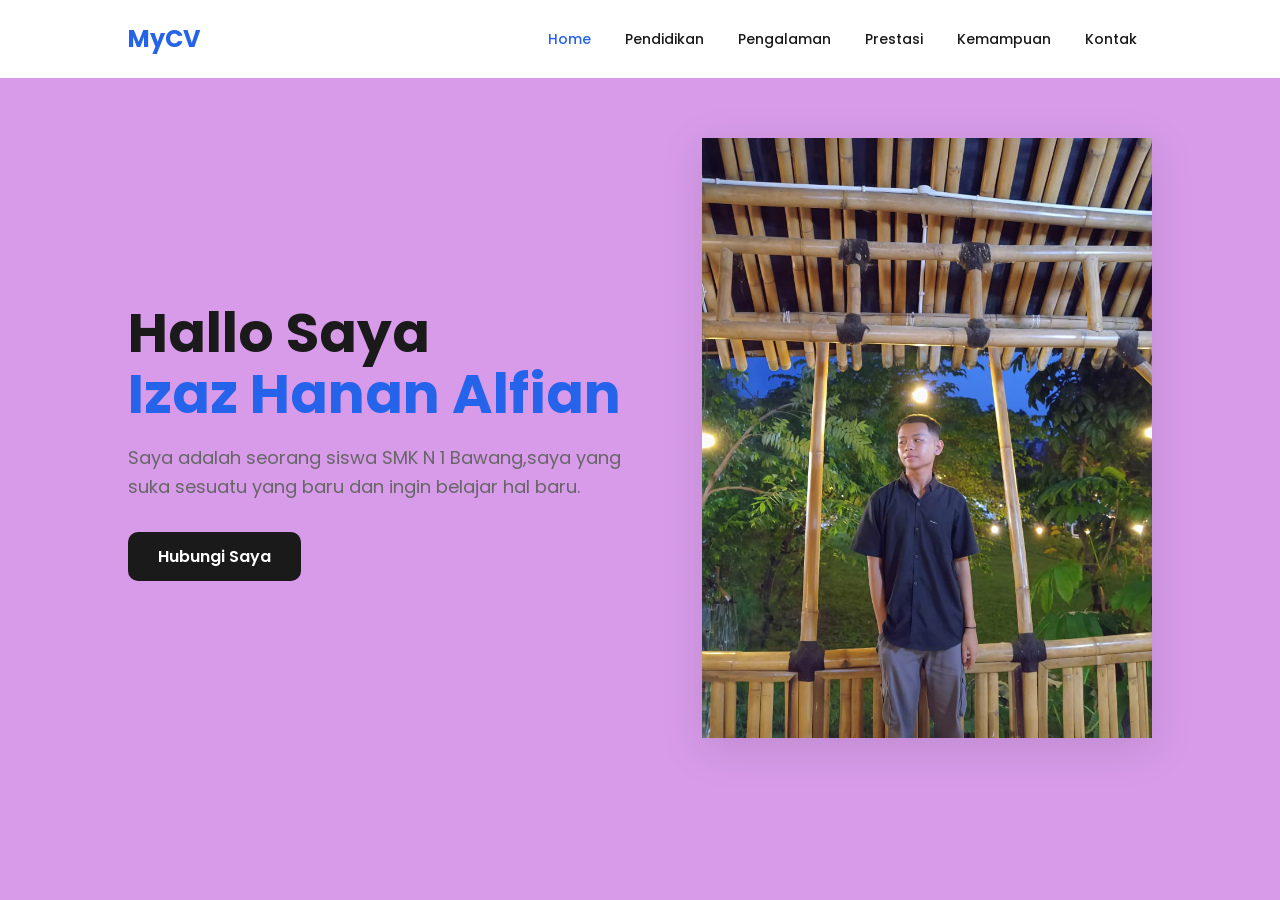
==== commit d85dd35a: "Add files via upload" ====
--- a/index.html
+++ b/index.html
@@ -1,834 +1,37 @@
 <!DOCTYPE html>
 <html lang="id">
 <head>
-  <meta charset="UTF-8" />
-  <meta name="viewport" content="width=device-width, initial-scale=1.0" />
-  <title>Desa Petambakan — Kecamatan Madukara</title>
-  <link rel="preconnect" href="https://fonts.googleapis.com" />
-  <link rel="preconnect" href="https://fonts.gstatic.com" crossorigin />
-  <link href="https://fonts.googleapis.com/css2?family=Playfair+Display:wght@400;600;700;900&family=DM+Sans:wght@300;400;500;600&display=swap" rel="stylesheet" />
-  <link rel="stylesheet" href="style.css" />
+    <meta charset="UTF-8">
+    <meta name="viewport" content="width=device-width, initial-scale=1.0">
+    <title>MyCV | Izaz Hanan Alfian</title>
+    <link rel="stylesheet" href="style.css">
 </head>
 <body>
+    <nav>
+        <div class="logo">MyCV</div>
+        <ul>
+            <li><a href="index.html" class="active">Home</a></li>
+            <li><a href="pendidikan.html">Pendidikan</a></li>
+            <li><a href="pengalaman.html">Pengalaman</a></li>
+            <li><a href="prestasi.html">Prestasi</a></li>
+            <li><a href="kemampuan.html">Kemampuan</a></li>
+            <li><a href="kontak.html">Kontak</a></li>
+        </ul>
+    </nav>
 
-  <!-- ===== PRELOADER ===== -->
-  <div id="preloader">
-    <div class="preloader-inner">
-      <img src="foto/ban.png" alt="HUT Desa">
-      <div class="galeri-overlay"></div>
-      <div class="preloader-text">Desa Petambakan</div>
-      <div class="preloader-bar"><div class="preloader-fill"></div></div>
+    <div class="container">
+        <div class="hero-wrapper">
+            <div class="hero">
+                <div class="hero-text">
+                    <h1>Hallo Saya <br><span>Izaz Hanan Alfian</span></h1>
+                    <p>Saya adalah seorang siswa SMK N 1 Bawang,saya yang suka sesuatu yang baru dan ingin belajar hal baru.</p>
+                    <a href="kontak.html" class="btn btn-dark">Hubungi Saya</a>
+                </div>
+                <div class="hero-img">
+                    <img src="foto_Izaz.jpeg" alt="Izaz Hanan Alfian">
+                </div>
+            </div>
+        </div>
     </div>
-  </div>
-
-  <!-- ===== NAVBAR ===== -->
-  <nav id="navbar">
-    <div class="nav-container">
-      <a href="#beranda" class="nav-brand">
-        <span class="brand-icon"></span>
-        <div>
-          <span class="brand-title">Desa Petambakan</span>
-        </div>
-      </a>
-      <div class="nav-links" id="navLinks">
-        <a href="#beranda" class="nav-link active">Beranda</a>
-        <a href="#profil" class="nav-link">Profil</a>
-        <a href="#organisasi" class="nav-link">Organisasi</a>
-        <a href="#statistik" class="nav-link">Statistik</a>
-        <a href="#umkm" class="nav-link">UMKM</a>
-        <a href="#galeri" class="nav-link">Galeri</a>
-        <a href="#kontak" class="nav-link">Kontak</a>
-      </div>
-      <button class="nav-toggle" id="navToggle" aria-label="Toggle menu">
-        <span></span><span></span><span></span>
-      </button>
-    </div>
-  </nav>
-
-  <!-- ===== HERO / BERANDA ===== -->
-  <section id="beranda" class="hero">
-    <div class="hero-bg">
-      <div class="hero-overlay"></div>
-      <div class="hero-shapes">
-        <div class="shape shape-1"></div>
-        <div class="shape shape-2"></div>
-        <div class="shape shape-3"></div>
-      </div>
-    </div>
-    <div class="hero-content">
-      <div class="hero-badge">✦ Selamat Datang ✦</div>
-      <h1 class="hero-title">Desa <em>Petambakan</em></h1>
-      <p class="hero-subtitle">Kecamatan Madukara · Kabupaten Banjarnegara · Jawa Tengah</p>
-      <p class="hero-desc">"Desaku Bersatu Desaku Maju"</p>
-      
-      <div class="hero-stats">
-        <div class="hero-stat">
-          <span class="hero-stat-num" data-target="3229">0</span>
-          <span class="hero-stat-label">Jiwa</span>
-        </div>
-        <div class="hero-stat-divider"></div>
-        <div class="hero-stat">
-          <span class="hero-stat-num" data-target="54">0</span>
-          <span class="hero-stat-label">KK</span>
-        </div>
-        <div class="hero-stat-divider"></div>
-        <div class="hero-stat">
-          <span class="hero-stat-num" data-target="5">0</span>
-          <span class="hero-stat-label">Dusun</span>
-        </div>
-        <div class="hero-stat-divider"></div>
-        <div class="hero-stat">
-          <span class="hero-stat-num" data-target="5">0</span>
-          <span class="hero-stat-label">UMKM</span>
-        </div>
-      </div>
-      <div class="hero-actions">
-        <a href="#profil" class="btn btn-primary">Kenali Desa Kami</a>
-        <a href="#kontak" class="btn btn-outline">Hubungi Kami</a>
-      </div>
-    </div>
-    <div class="hero-scroll">
-      <span>Scroll</span>
-      <div class="scroll-line"></div>
-    </div>
-  </section>
-
-  <!-- ===== BERITA / PENGUMUMAN ===== -->
-  <section class="berita-ticker">
-    <div class="ticker-label">📢 Pengumuman</div>
-    <div class="ticker-wrap">
-      <div class="ticker-content">
-        <span>Posyandu Balita — Setiap Sabtu Pertama Pukul 08.00 WIB di Balai Muslimin</span>
-        <span>•</span>
-        <span>Perpustakaan di desa petambakan berada di kantor desa</span>
-        <span>•</span>
-        <span>Pendaftaran Bantuan UMKM Tahap II dibuka — Hubungi Sekretariat Desa</span>
-        <span>•</span>
-        <span>Gotong Royong Bersih Desa — Minggu,  Pukul 07.00 WIB</span>
-        <span>•</span>
-      </div>
-    </div>
-  </section>
-
-  <!-- ===== PROFIL DESA ===== -->
-  <section id="profil" class="section profil">
-    <div class="container">
-      <div class="section-header">
-        <div class="section-tag">01 — Profil Desa</div>
-        <h2 class="section-title">Tentang <em>Desa Petambakan</em></h2>
-      </div>
-
-      <div class="profil-grid">
-        <div class="profil-visual">
-          <div class="profil-img-wrap">
-            <div class="profil-img-placeholder">
-            </div>
-            <div class="profil-badge-float"> 1502-sekarang</div>
-          </div>
-        </div>
-        <div class="profil-content">
-          <div class="profil-tabs">
-            <button class="profil-tab active" data-tab="tentang">Tentang</button>
-            <button class="profil-tab" data-tab="sejarah">Sejarah</button>
-            <button class="profil-tab" data-tab="visi">Visi & Misi</button>
-            <button class="profil-tab" data-tab="peta">Peta</button>
-          </div>
-
-          <div class="profil-tab-content active" id="tab-tentang">
-            <h3>Tentang Desa</h3>
-            <p>Berikut adalah rangkuman singkat dari sejarah Desa Petambakan hingga terbentuknya Kabupaten Banjarnegara:
-
-1. Asal-usul Desa Petambakan (1502 M)
-
-Pendirian: Didirikan oleh *Kyai Ageng Maliu* pada tahun 1502 M di timur Sungai Merawu.
-Nama "Banjar":* Terinspirasi dari keindahan alam dan struktur tanahnya yang berbanjar serta berpetak-petak seperti sawah.
-Kepemimpinan:* Melalui musyawarah warga, Kyai Ageng Maliu diangkat menjadi Kepala Desa pertama dengan gelar *Kyai Ageng Maliu Petinggi Banjar Petambakan.
-
-2. Pusat Syiar Islam
-
-Desa ini berkembang pesat setelah kedatangan tiga putra Sunan Giri (Gresik): *Kanjeng Pangeran Giri Wasiat*, *Panembahan Giri Pit*, dan *Nyai Sekati*. Kedatangan mereka menjadikan Banjar Petambakan sebagai pusat pengembangan agama Islam.
-
-3. Menjadi Cikal Bakal Kabupaten (1582 M)
-
-22 Agustus 1582: Desa Banjar Petambakan resmi diubah statusnya menjadi *Kabupaten Banjar Petambakan* dengan Bupati pertama *Kyai Ngabehi Wiroyudo*.
-Masa Kekosongan: Sempat mengalami masa vakum pemerintahan yang cukup lama, hingga akhirnya *R. Banyakwide* diangkat sebagai Kliwon Banyumas yang bermukim di sana (sering dianggap sebagai bupati pertama pasca-Wiroyudo).
-
-4. Perpindahan Ibu Kota (1743 M)
-
-Di bawah kepemimpinan *R. Ngabehi Mangunyudo II (Sedo Mukti)*, ibu kota kabupaten dipindahkan ke sebelah barat Sungai Merawu dan berganti nama menjadi *Kabupaten Banjar Watu Lembu*.
-
-5. Lahirnya Kabupaten Banjarnegara (1831 M)
-
-Setelah Perang Diponegoro, *Raden Tumenggung Dipoyudho IV* diangkat menjadi Bupati Banjar Watu Lembu berdasarkan keputusan tanggal *22 Agustus 1831*.
-Atas izin Paku Buwana VII, beliau memindahkan pusat kota ke sebelah selatan Sungai Serayu (daerah persawahan).
-Untuk mengenang asal-usul tanah persawahan tersebut, kabupaten baru ini diberi nama "Banjarnegara".
-
- Desa Petambakan adalah cikal bakal yang tidak terpisahkan dari Kabupaten Banjarnegara, membawa warisan kepemimpinan Kyai Ageng Maliu yang demokratis dan religius.</p>
-           
-            <div class="profil-info-grid">
-              <div class="profil-info-item"><span class="info-label">Kode Pos</span><span class="info-value">53482</span></div>
-              <div class="profil-info-item"><span class="info-label">Luas Wilayah</span><span class="info-value">220,373 Ha</span></div>
-              <div class="profil-info-item"><span class="info-label">Jumlah RW</span><span class="info-value">5 RW</span></div>
-              <div class="profil-info-item"><span class="info-label">Jumlah RT</span><span class="info-value">4 RT</span></div>
-            </div>
-          </div>
-
-          <div class="profil-tab-content" id="tab-sejarah">
-            <h3>Sejarah Desa</h3>
-            <div class="timeline">
-              <div class="tl-item">
-                <div class="tl-dot"></div>
-                <div class="tl-body">
-                  <div class="tl-year">1502 M</div>
-                  <p>Terinspirasi dari keindahan alam dan struktur tanahnya yang berbanjar serta berpetak-petak seperti sawah.</p>
-                </div>
-              </div>
-              <div class="tl-item">
-                <div class="tl-dot"></div>
-                <div class="tl-body">
-                  <div class="tl-year">1582 M</div>
-                  <p>Desa Banjar Petambakan resmi diubah statusnya menjadi *Kabupaten Banjar Petambakan*.</p>
-                </div>
-              </div>
-              <div class="tl-item">
-                <div class="tl-dot"></div>
-                <div class="tl-body">
-                  <div class="tl-year">1831 M</div>
-                  <p>Atas izin Paku Buwana VII, beliau memindahkan pusat kota ke sebelah selatan Sungai Serayu (daerah persawahan).
-                    Untuk mengenang asal-usul tanah persawahan tersebut, kabupaten baru ini diberi nama "Banjarnegara".</p>
-                </div>
-              </div>
-            </div>
-          </div>
-
-          <div class="profil-tab-content" id="tab-visi">
-            <h3>Visi</h3>
-            <blockquote class="visi-quote">
-              “ Desaku Bersatu Desaku Maju ”
-            </blockquote>
-            <h3>Misi</h3>
-            <ul class="misi-list">
-              <li>.Menata  Aparatur  Pemerintahan  Desa  Petambakan  sehingga  dapat  melaksanakan tugas sesuai dengan tugas pokoknya masing-masing;</li>
-              <li>.Membina dan menciptakan kerukunan masyarakat desa Petambakan secara netral dan mandiri;</li>
-              <li>.Meningkatkan peran serta pemuda dan remaja dibidang pembangunan, olahraga, seni dan kemasyarakatan;</li>
-              <li>meningkatkan dan memotifasi kegamaan tertama kegiatan muslimat desa Petambakan;</li>
-              <li>meningkatkan sarana dan prasarana umum sesuai dengan aspirasi masyarakat yang dituangkan dalam dokumen Rencana Pembangunan Jangka Menengah Desa (RPJM Desa).</li>
-            </ul>
-          </div>
-
-          <div class="profil-tab-content" id="tab-peta">
-            <h3>Peta Desa</h3>
-            <div class="peta-container">
-              <iframe
-                src="https://www.google.com/maps/embed?pb=!1m18!1m12!1m3!1d312.61184358694237!2d109.69228235105504!3d-7.376777907789658!2m3!1f0!2f0!3f0!3m2!1i1024!2i768!4f13.1!3m3!1m2!1s0x2e7aa9a12edfc385%3A0xe06a4b063f21a985!2sKantor%20Kepala%20Desa%20Desa%20Petambakan!5e0!3m2!1sid!2sid!4v1779672876672!5m2!1sid!2sid" width="600" height="450" style="border:0;" allowfullscreen="" loading="lazy" referrerpolicy="no-referrer-when-downgrade">
-              </iframe>
-              <p class="peta-caption">📍 Desa Petambakan, Kecamatan Madukara, Kabupaten Banjarnegara, Jawa tengah 53482</p>
-            </div>
-          </div>
-        </div>
-      </div>
-    </div>
-  </section>
-
-  <!-- ===== STRUKTUR ORGANISASI ===== -->
-  <section id="organisasi" class="section organisasi">
-  <div class="container">
-    <div class="section-header">
-      <div class="section-tag">02 — Struktur Organisasi</div>
-      <h2 class="section-title">Pemerintahan <em>Desa Petambakan</em></h2>
-    </div>
-
-    <div class="org-container-horizontal">
-      
-      <div class="org-row-top">
-        <div class="org-box org-box--kades">
-          <div class="org-avatar-emoji">👨‍💼</div>
-          <div class="org-text-group">
-            <div class="org-val-name">HERY SETYO PRANADI, SE</div>
-            <div class="org-val-title">Kepala Desa</div>
-            <div class="org-val-meta">Periode 2024–sekarang</div>
-          </div>
-        </div>
-      </div>
-
-      <div class="org-row-middle">
-        
-        <div class="org-block-kasi">
-          <div class="org-box org-box--kasi">
-            <div class="org-avatar-emoji">👨‍💼</div>
-            <div class="org-text-group">
-              <div class="org-val-name">WIDI SUJARWO</div>
-              <div class="org-val-title">Kasi Pemerintahan</div>
-            </div>
-          </div>
-          <div class="org-box org-box--kasi">
-            <div class="org-avatar-emoji">👨‍💼</div>
-            <div class="org-text-group">
-              <div class="org-val-name">MUSNGADI</div>
-              <div class="org-val-title">Kasi Kesra</div>
-            </div>
-          </div>
-          <div class="org-box org-box--kasi">
-            <div class="org-avatar-emoji">👨‍💼</div>
-            <div class="org-text-group">
-              <div class="org-val-name">M.IRFAN RIFA'I</div>
-              <div class="org-val-title">Kasi Pelayanan</div>
-            </div>
-          </div>
-        </div>
-
-        <div class="org-block-right-side">
-          
-          <div class="org-row-sekdes">
-            <div class="org-box org-box--sekdes">
-              <div class="org-avatar-emoji">👨‍💼</div>
-              <div class="org-text-group">
-                <div class="org-val-name">KHOIRUMAN, S.IP</div>
-                <div class="org-val-title">Sekretaris Desa</div>
-              </div>
-            </div>
-          </div>
-
-          <div class="org-row-kaur-bpd">
-            <div class="org-box org-box--kaur">
-              <div class="org-avatar-emoji">👩‍💼</div>
-              <div class="org-text-group">
-                <div class="org-val-name">SYANTIKA ANINDITA</div>
-                <div class="org-val-title">Kaur TU & Umum</div>
-              </div>
-            </div>
-            <div class="org-box org-box--kaur">
-              <div class="org-avatar-emoji">👨‍💼</div>
-              <div class="org-text-group">
-                <div class="org-val-name">SURIMAN</div>
-                <div class="org-val-title">Kaur Keuangan</div>
-              </div>
-            </div>
-            <div class="org-box org-box--bpd">
-              <div class="org-avatar-emoji">👨‍💼</div>
-              <div class="org-text-group">
-                <div class="org-val-name">PRIYO PAMUNGKAS</div>
-                <div class="org-val-title">Kaur Perencanaan</div>
-              </div>
-            </div>
-          </div>
-
-        </div>
-
-      </div>
-
-      <div class="org-row-bottom">
-        <div class="org-box org-box--kadus">
-          <div class="org-avatar-emoji">👩‍💼</div>
-          <div class="org-text-group">
-            <div class="org-val-name">SOFIATI</div>
-            <div class="org-val-title">Kepala Dusun 1</div>
-          </div>
-        </div>
-        <div class="org-box org-box--kadus">
-          <div class="org-avatar-emoji">👨‍💼</div>
-          <div class="org-text-group">
-            <div class="org-val-name">SUTARMAN</div>
-            <div class="org-val-title">Kepala Dusun 2</div>
-          </div>
-        </div>
-        <div class="org-box org-box--kadus">
-          <div class="org-avatar-emoji">👨‍💼</div>
-          <div class="org-text-group">
-            <div class="org-val-name">MUHAMAD YUNUS</div>
-            <div class="org-val-title">Kepala Dusun 3</div>
-          </div>
-        </div>
-      </div>
-
-    </div>
-  </div>
-</section>
-
-  <!-- ===== STATISTIK PENDUDUK ===== -->
-  <section id="statistik" class="section statistik">
-    <div class="container">
-      <div class="section-header">
-        <div class="section-tag">03 — Statistik Penduduk</div>
-        <h2 class="section-title">Data <em>Kependudukan</em></h2>
-      </div>
-
-      <div class="stat-overview">
-        <div class="stat-card-big">
-          <div class="stat-icon">👥</div>
-          <div class="stat-number" data-target="3229">0</div>
-          <div class="stat-label">Total Penduduk</div>
-        </div>
-        <div class="stat-card-big">
-          <div class="stat-icon">👨</div>
-          <div class="stat-number" data-target="1614">0</div>
-          <div class="stat-label">Laki-laki</div>
-        </div>
-        <div class="stat-card-big">
-          <div class="stat-icon">👩</div>
-          <div class="stat-number" data-target="1615">0</div>
-          <div class="stat-label">Perempuan</div>
-        </div>
-        <div class="stat-card-big">
-          <div class="stat-icon">🏠</div>
-          <div class="stat-number" data-target="3229">0</div>
-          <div class="stat-label">Pendidikan & Pekerjaan</div>
-        </div>
-      </div>
-
-      <div class="charts-grid">
-        <!-- Usia -->
-        <div class="chart-card">
-          <h3 class="chart-title">Berdasarkan Usia</h3>
-          <div class="bar-chart" id="chartUsia">
-            <div class="bar-item">
-              <div class="bar-label">0–14 tahun</div>
-              <div class="bar-track"><div class="bar-fill" style="--pct:28%" data-val="28%"></div></div>
-              <div class="bar-val">28%</div>
-            </div>
-            <div class="bar-item">
-              <div class="bar-label">15–24 tahun</div>
-              <div class="bar-track"><div class="bar-fill" style="--pct:18%" data-val="18%"></div></div>
-              <div class="bar-val">18%</div>
-            </div>
-            <div class="bar-item">
-              <div class="bar-label">25–44 tahun</div>
-              <div class="bar-track"><div class="bar-fill" style="--pct:32%" data-val="32%"></div></div>
-              <div class="bar-val">32%</div>
-            </div>
-            <div class="bar-item">
-              <div class="bar-label">45–64 tahun</div>
-              <div class="bar-track"><div class="bar-fill" style="--pct:15%" data-val="15%"></div></div>
-              <div class="bar-val">15%</div>
-            </div>
-            <div class="bar-item">
-              <div class="bar-label">65+ tahun</div>
-              <div class="bar-track"><div class="bar-fill" style="--pct:7%" data-val="7%"></div></div>
-              <div class="bar-val">7%</div>
-            </div>
-          </div>
-        </div>
-
-        <!-- Pendidikan -->
-        <div class="chart-card">
-          <h3 class="chart-title">Berdasarkan Pendidikan</h3>
-          <div class="bar-chart" id="chartPendidikan">
-            <div class="bar-item">
-              <div class="bar-label">Belum/Tdk Sekolah</div>
-              <div class="bar-track"><div class="bar-fill bar-fill--2" style="--pct:26%" data-val="26%"></div></div>
-              <div class="bar-val">26,54%</div>
-            </div>
-            <div class="bar-item">
-              <div class="bar-label">SD/Sederajat</div>
-              <div class="bar-track"><div class="bar-fill bar-fill--2" style="--pct:4%" data-val="4%"></div></div>
-              <div class="bar-val">3,90%</div>
-            </div>
-            <div class="bar-item">
-              <div class="bar-label">SMP/Sederajat</div>
-              <div class="bar-track"><div class="bar-fill bar-fill--2" style="--pct:17%" data-val="17%"></div></div>
-              <div class="bar-val">17,62%</div>
-            </div>
-            <div class="bar-item">
-              <div class="bar-label">SMA/Sederajat</div>
-              <div class="bar-track"><div class="bar-fill bar-fill--2" style="--pct:22%" data-val="22%"></div></div>
-              <div class="bar-val">22,20%</div>
-            </div>
-            <div class="bar-item">
-              <div class="bar-label">sarjana</div>
-              <div class="bar-track"><div class="bar-fill bar-fill--2" style="--pct:3%" data-val="3%"></div></div>
-              <div class="bar-val">3,16%</div>
-            </div>
-          </div>
-        </div>
-
-        <!-- Pekerjaan -->
-        <div class="chart-card chart-card--full">
-          <h3 class="chart-title">Berdasarkan Pekerjaan</h3>
-          <div class="donut-grid">
-            <div class="donut-item">
-              <div class="donut-ring" style="--pct:1deg; --color:#2D6A4F">
-                <span class="donut-label">0,87%</span>
-              </div>
-              <div class="donut-name">Petani</div>
-            </div>
-            <div class="donut-item">
-              <div class="donut-ring" style="--pct:50deg; --color:#52B788">
-                <span class="donut-label">4,55%</span>
-              </div>
-              <div class="donut-name">Wiraswasta</div>
-            </div>
-            <div class="donut-item">
-              <div class="donut-ring" style="--pct:20deg; --color:#74C69D">
-                <span class="donut-label">1,67%</span>
-              </div>
-              <div class="donut-name">Buruh</div>
-            </div>
-            <div class="donut-item">
-              <div class="donut-ring" style="--pct:60deg; --color:#B7E4C7">
-                <span class="donut-label">5,79%</span>
-              </div>
-              <div class="donut-name">Karyawan</div>
-            </div>
-            <div class="donut-item">
-              <div class="donut-ring" style="--pct:40deg; --color:#D8F3DC">
-                <span class="donut-label">3,38%</span>
-              </div>
-              <div class="donut-name">PNS/TNI/Polri</div>
-            </div>
-            <div class="donut-item">
-              <div class="donut-ring" style="--pct:840deg; --color:#95D5B2">
-                <span class="donut-label">83,74%</span>
-              </div>
-              <div class="donut-name">Lainnya</div>
-            </div>
-          </div>
-        </div>
-      </div>
-    </div>
-  </section>
-
-  <!-- ===== UMKM ===== -->
-  <section id="umkm" class="section umkm">
-    <div class="container">
-      <div class="section-header">
-        <div class="section-tag">04 — UMKM Desa Petambakan</div>
-        <h2 class="section-title">Usaha Mikro Kecil & <em>Menengah</em></h2>
-        <p class="section-desc">Desa Sukamaju memiliki 5 pelaku UMKM aktif yang bergerak di berbagai sektor unggulan.</p>
-      </div>
-
-      <div class="umkm-filter">
-        <button class="filter-btn active" data-filter="all">Semua</button>
-      </div>
-
-      <div class="umkm-grid" id="umkmGrid">
-        <div class="umkm-card" data-cat="kuliner">
-          <div class="umkm-icon">⛽</div>
-          <div class="umkm-body">
-            <div class="umkm-cat">UMKM</div>
-            <h4>SPBU</h4>
-            <div class="umkm-meta">
-              <iframe
-                src="https://www.google.com/maps/embed?pb=!1m18!1m12!1m3!1d357.85420442983025!2d109.69216151844749!3d-7.376922163304693!2m3!1f0!2f0!3f0!3m2!1i1024!2i768!4f13.1!3m3!1m2!1s0x2e7aa90a6b879777%3A0x7e16ac4430880977!2sSPBU%20Pertamina%2043.534.10%20Petambakan!5e0!3m2!1sid!2sid!4v1779675925324!5m2!1sid!2sid" width="600" height="450" style="border:0;" allowfullscreen="" loading="lazy" referrerpolicy="no-referrer-when-downgrade">
-              </iframe>
-            </div>
-          </div>
-        </div>
-        <div class="umkm-card" data-cat="pertanian">
-          <div class="umkm-icon">🐂</div>
-          <div class="umkm-body">
-            <div class="umkm-cat">UMKM</div>
-            <h4>Pasar Hewan Lembaga keuangan</h4>
-            <div class="umkm-meta">
-             <iframe 
-                src="https://www.google.com/maps/embed?pb=!1m18!1m12!1m3!1d270.443699463703!2d109.69029618347804!3d-7.381911306386329!2m3!1f0!2f0!3f0!3m2!1i1024!2i768!4f13.1!3m3!1m2!1s0x2e7aa90c859315e3%3A0x16e3acbc648f51be!2sPasar%20Hewan%20Petambakan!5e0!3m2!1sid!2sid!4v1779676193434!5m2!1sid!2sid" width="600" height="450" style="border:0;" allowfullscreen="" loading="lazy" referrerpolicy="no-referrer-when-downgrade">
-             </iframe>
-            </div>
-          </div>
-        </div>
-        <div class="umkm-card" data-cat="kerajinan">
-          <div class="umkm-icon">🧺</div>
-          <div class="umkm-body">
-            <div class="umkm-cat">UMKM</div>
-            <h4>Toko Modern Jasa Ekspedisi</h4>
-            <div class="umkm-meta">
-              <iframe
-               src="https://www.google.com/maps/embed?pb=!1m18!1m12!1m3!1d4683.667071132343!2d109.69018967179763!3d-7.380107004915244!2m3!1f0!2f0!3f0!3m2!1i1024!2i768!4f13.1!3m3!1m2!1s0x2e7aa94aadea4c99%3A0xa7a87d50fc86e7c6!2sSiCepat%20Ekspres%20Banjarnegara%20Madukara!5e0!3m2!1sid!2sid!4v1779676399747!5m2!1sid!2sid" width="600" height="450" style="border:0;" allowfullscreen="" loading="lazy" referrerpolicy="no-referrer-when-downgrade">
-              </iframe>
-            </div>
-          </div>
-        </div>
-        <div class="umkm-card" data-cat="kuliner">
-          <div class="umkm-icon">🎂</div>
-          <div class="umkm-body">
-            <div class="umkm-cat">UMKM</div>
-            <h4>Pergudangan Perhotelan</h4>
-            <div class="umkm-meta">
-              <span>📍 Desa</span>
-            </div>
-          </div>
-        </div>
-        <div class="umkm-card" data-cat="pertanian">
-          <div class="umkm-icon">☕</div>
-          <div class="umkm-body">
-            <div class="umkm-cat">UMKM</div>
-            <h4>Pertambangan Kopreasi</h4>
-            <div class="umkm-meta">
-              <span>📍 Desa</span>
-            </div>
-          </div>
-        </div>
-      </div>
-
-      <div class="umkm-cta">
-        <p>Ingin mendaftarkan UMKM Anda?</p>
-        <a href="#kontak" class="btn btn-primary">Daftar UMKM</a>
-      </div>
-    </div>
-  </section>
-
-  <!-- ===== GALERI ===== -->
-  <section id="galeri" class="section galeri">
-    <div class="container">
-      <div class="section-header">
-        <div class="section-tag">05 — Galeri</div>
-        <h2 class="section-title">Galeri <em>Desa Petambakan</em></h2>
-      </div>
-
-      <div class="galeri-filter">
-        <button class="filter-btn active" data-gfilter="all">Semua</button>
-        <button class="filter-btn" data-gfilter="kegiatan">Kegiatan</button>
-
-      </div>
-
-      <div class="galeri-grid">
-  
-  <div class="galeri-item">
-    <img src="foto/qnz6ukmmed07766.jpeg" alt="HUT Desa">
-    <div class="galeri-overlay">
-      <span>Sawah Gunung </span>
-    </div>
-  </div>
-
-  <div class="galeri-item">
-    <img src="foto/PASAR_PETAMBAKAN_3-Ridlo.jpg" alt="Pertunjukan Angklung">
-    <div class="galeri-overlay">
-      <span>Pasar Hewan</span>
-    </div>
-  </div>
-
-  <div class="galeri-item">
-    <img src="foto/images.jpeg" alt="Posyandu Balita">
-    <div class="galeri-overlay">
-      <span>Posyandu Balita</span>
-    </div>
-  </div>
-
-  </div>
-
-    <div class="video-section">
-  <h3 class="video-title">Video Profil Desa</h3>
-  <div class="video-wrap">
-    
-    <a href="https://youtu.be/Ie7WQ8vwc1Q?si=-LjIoiF4RR7ToRYd" target="_blank" class="video-link-box">
-      
-      <div class="video-custom-overlay">
-        <div class="play-btn-tiruan">▶</div>
-        <span>Tonton Video Profil Desa di YouTube</span>
-      </div>
-
-    </a>
-
-  </div>
-</div>
-
-      <!-- Lightbox -->
-      <div class="lightbox" id="lightbox">
-        <div class="lightbox-backdrop"></div>
-        <div class="lightbox-content">
-          <button class="lightbox-close" id="lightboxClose">✕</button>
-          <div class="lightbox-img" id="lightboxImg"></div>
-          <div class="lightbox-caption" id="lightboxCaption"></div>
-        </div>
-      </div>
-    </div>
-  </section>
-
-  <!-- ===== KONTAK & PENGADUAN ===== -->
-  <section id="kontak" class="section kontak">
-    <div class="container">
-      <div class="section-header">
-        <div class="section-tag">06 — Kontak & Pengaduan</div>
-        <h2 class="section-title">Hubungi <em>Kami</em></h2>
-        <p class="section-desc">Kami siap melayani dan menampung aspirasi masyarakat Desa Petambakan.</p>
-      </div>
-
-      <div class="kontak-grid">
-        <!-- Info Kontak -->
-        <div class="kontak-info">
-          <h3>Informasi Kontak</h3>
-          <div class="kontak-list">
-            <div class="kontak-item">
-              <div class="kontak-ico">📍</div>
-              <div>
-                <strong>Alamat</strong>
-                <p>Jalan Raya,2 ,Desa Petambakan,Kec. Madukara,Kab. Banjarnegara,Jawa Tengah 53482</p>
-              </div>
-            </div>
-            <div class="kontak-item">
-              <div class="kontak-ico">📞</div>
-              <div>
-                <strong>Telepon</strong>
-                <p>081327116228</p>
-              </div>
-            </div>
-            <div class="kontak-item">
-              <div class="kontak-ico">📱</div>
-              <div>
-                <strong>WhatsApp</strong>
-                <p>0812-3456-7890</p>
-              </div>
-            </div>
-            <div class="kontak-item">
-              <div class="kontak-ico">✉️</div>
-              <div>
-                <strong>Email</strong>
-                <p>pemdespetambakan@gmail.com</p>
-              </div>
-            </div>
-            <div class="kontak-item">
-              <div class="kontak-ico">🕐</div>
-              <div>
-                <strong>Jam Pelayanan</strong>
-                <p>Senin–Kamis: 08.00–15.00 WIB<br>Jum'at: 08.00–12.00 WIB</p>
-              </div>
-            </div>
-          </div>
-
-          <div class="sosmed">
-            <h4>Media Sosial</h4>
-            <div class="sosmed-links">
-              <a href="#" class="sosmed-btn"></a>
-              <a href="#" class="sosmed-btn"></a>
-              <a href="#" class="sosmed-btn"></a>
-            </div>
-          </div>
-        </div>
-
-        <!-- Form -->
-        <div class="kontak-form-wrap">
-          <div class="form-tabs">
-            <button class="form-tab active" data-form="kontak-form">Kirim Pesan</button>
-            <button class="form-tab" data-form="pengaduan-form">Pengaduan</button>
-          </div>
-
-          <!-- Pesan -->
-          <div class="kontak-form active" id="kontak-form">
-            <div class="form-group">
-              <label>Nama Lengkap *</label>
-              <input type="text" id="nama" placeholder="Masukkan nama lengkap" />
-            </div>
-            <div class="form-row">
-              <div class="form-group">
-                <label>No. Telepon *</label>
-                <input type="tel" id="telp" placeholder="08xx-xxxx-xxxx" />
-              </div>
-              <div class="form-group">
-                <label>Email</label>
-                <input type="email" id="email" placeholder="email@domain.com" />
-              </div>
-            </div>
-            <div class="form-group">
-              <label>Perihal *</label>
-              <select id="perihal">
-                <option value="">— Pilih Perihal —</option>
-                <option>Informasi Desa</option>
-                <option>Pelayanan Administrasi</option>
-                <option>Program Desa</option>
-                <option>Informasi UMKM</option>
-                <option>Lainnya</option>
-              </select>
-            </div>
-            <div class="form-group">
-              <label>Pesan *</label>
-              <textarea id="pesan" rows="5" placeholder="Tuliskan pesan Anda di sini..."></textarea>
-            </div>
-            <button class="btn btn-primary btn-submit" id="btnKirimPesan">Kirim Pesan ✉️</button>
-          </div>
-
-          <!-- Pengaduan -->
-          <div class="kontak-form" id="pengaduan-form">
-            <div class="form-group">
-              <label>Nama Pelapor *</label>
-              <input type="text" id="namaPelapor" placeholder="Nama atau Anonim" />
-            </div>
-            <div class="form-group">
-              <label>NIK (Opsional)</label>
-              <input type="text" id="nik" placeholder="16 digit NIK" maxlength="16" />
-            </div>
-            <div class="form-group">
-              <label>Kategori Pengaduan *</label>
-              <select id="kategoriPengaduan">
-                <option value="">— Pilih Kategori —</option>
-                <option>Infrastruktur & Fasilitas Umum</option>
-                <option>Pelayanan Publik</option>
-                <option>Keamanan & Ketertiban</option>
-                <option>Sosial & Kemasyarakatan</option>
-                <option>Lingkungan Hidup</option>
-                <option>Korupsi / Penyalahgunaan Wewenang</option>
-                <option>Lainnya</option>
-              </select>
-            </div>
-            <div class="form-group">
-              <label>Lokasi Kejadian</label>
-              <input type="text" id="lokasi" placeholder="RT/RW, Dusun, atau alamat" />
-            </div>
-            <div class="form-group">
-              <label>Uraian Pengaduan *</label>
-              <textarea id="uraian" rows="5" placeholder="Jelaskan pengaduan Anda secara detail..."></textarea>
-            </div>
-            <div class="form-check">
-              <input type="checkbox" id="anonim" />
-              <label for="anonim">Kirim sebagai anonim (identitas dirahasiakan)</label>
-            </div>
-            <button class="btn btn-primary btn-submit" id="btnKirimPengaduan">Kirim Pengaduan 📋</button>
-          </div>
-
-          <div class="form-success" id="formSuccess" style="display:none">
-            <div class="success-icon">✅</div>
-            <h4>Berhasil Terkirim!</h4>
-            <p id="successMsg">Pesan Anda telah kami terima. Kami akan segera menghubungi Anda.</p>
-            <button class="btn btn-outline" id="btnBack">Kembali</button>
-          </div>
-        </div>
-      </div>
-    </div>
-  </section>
-
-  <!-- ===== FOOTER ===== -->
-  <footer class="footer">
-    <div class="footer-top">
-      <div class="container footer-grid">
-        <div class="footer-brand">
-          <div class="footer-logo"> Desa Petambakan</div>
-          <p>Kecamatan Madukara, Kabupaten Banjarnegara<br>Provinsi Jawa Tengah</p>
-          <p class="footer-tagline">"Maju Bersama, Sejahtera Bersama"</p>
-        </div>
-        <div class="footer-links">
-          <h4>Navigasi</h4>
-          <ul>
-            <li><a href="#beranda">Beranda</a></li>
-            <li><a href="#profil">Profil Desa</a></li>
-            <li><a href="#organisasi">Struktur Organisasi</a></li>
-            <li><a href="#statistik">Statistik Penduduk</a></li>
-            <li><a href="#umkm">Informasi UMKM</a></li>
-            <li><a href="#galeri">Galeri</a></li>
-            <li><a href="#kontak">Kontak & Pengaduan</a></li>
-          </ul>
-        </div>
-        <div class="footer-links">
-          <h4>Layanan</h4>
-          <ul>
-            <li><a href="#">Surat Keterangan</a></li>
-            <li><a href="#">KTP & KK</a></li>
-            <li><a href="#">SKCK</a></li>
-            <li><a href="#">APBDes</a></li>
-            <li><a href="#">Monografi Desa</a></li>
-          </ul>
-        </div>
-        <div class="footer-contact">
-          <h4>Kontak</h4>
-          <p>📞 Kantor Desa: 0812-3456-7890</p>
-        </div>
-      </div>
-    </div>
-    <div class="footer-bottom">
-      <p>© 2025 Desa Petambakan. Hak Cipta Dilindungi.</p>
-    </div>
-  </footer>
-
-  <!-- Back to top -->
-  <button class="back-top" id="backTop" aria-label="Kembali ke atas">↑</button>
-
-  <script src="script.js"></script>
 </body>
 </html>
--- a/style.css
+++ b/style.css
@@ -1,972 +1,71 @@
-/* =====================================================
-   DESA SUKAMAJU — style.css
-   Tema: Earthy Natural | Hijau Alam & Krem Hangat
-   ===================================================== */
+@import url('https://fonts.googleapis.com/css2?family=Poppins:wght@300;400;700&display=swap');
 
-/* ===== RESET & BASE ===== */
-*, *::before, *::after { box-sizing: border-box; margin: 0; padding: 0; }
-html { scroll-behavior: smooth; font-size: 16px; }
-body {
-  font-family: 'DM Sans', sans-serif;
-  background: #FAFAF7;
-  color: #1A2E1A;
-  overflow-x: hidden;
-  line-height: 1.6;
+* {
+    margin: 0; padding: 0; box-sizing: border-box;
+    font-family: 'Poppins', sans-serif;
 }
 
-/* ===== DESIGN TOKENS ===== */
-:root {
-  --green-900: #081C15;
-  --green-800: #808080;
-  --green-700: #8e8e8e;
-  --green-600: #b3b3b3;
-  --green-500: #a2a2a2;
-  --green-400: #d0d0d0;
-  --green-300: #c1d0c8;
-  --green-200: #d6e3db;
-  --green-100: #D8F3DC;
-  --cream:     #FEFAE0;
-  --cream-dark:#F4E9C8;
-  --brown:     #6B4226;
-  --text:      #1A2E1A;
-  --text-light:#4A6741;
-  --white:     #FFFFFF;
-  --radius:    16px;
-  --radius-sm: 8px;
-  --shadow:    0 4px 24px rgba(0,0,0,.08);
-  --shadow-lg: 0 8px 48px rgba(0,0,0,.14);
-  --trans:     .3s ease;
-  --serif:     'Playfair Display', Georgia, serif;
+body { background-color: #d79be9; color: #1a1a1a; line-height: 1.6; }
+
+/* Navigasi Minimalis */
+nav {
+    display: flex; justify-content: space-between; align-items: center;
+    padding: 20px 10%; background: #fff; position: sticky; top: 0; z-index: 100;
 }
 
-/* ===== TYPOGRAPHY ===== */
-h1,h2,h3 { font-family: var(--serif); line-height: 1.2; }
-h1 { font-size: clamp(2.8rem, 6vw, 5rem); }
-h2 { font-size: clamp(2rem, 4vw, 2.8rem); }
-h3 { font-size: 1.4rem; }
-em { font-style: italic; color: var(--green-600); }
-a { text-decoration: none; color: inherit; }
-ul { list-style: none; }
-img { max-width: 100%; display: block; }
-input, select, textarea, button { font-family: inherit; }
+.logo { font-weight: 700; font-size: 24px; color: #2563eb; cursor: default; }
 
-/* ===== SCROLLBAR ===== */
-::-webkit-scrollbar { width: 6px; }
-::-webkit-scrollbar-track { background: var(--cream); }
-::-webkit-scrollbar-thumb { background: var(--green-500); border-radius: 3px; }
+nav ul li { display: inline-block; list-style: none; margin: 0 15px; }
 
-/* =====================================================
-   PRELOADER
-   ===================================================== */
-#preloader {
-  position: fixed; inset: 0; z-index: 9999;
-  background: var(--green-800);
-  display: flex; align-items: center; justify-content: center;
-  transition: opacity .6s ease, visibility .6s ease;
-}
-#preloader.fade-out { opacity: 0; visibility: hidden; }
-.preloader-inner { text-align: center; }
-.preloader-logo { font-size: 3rem; animation: pulse 1.2s ease infinite; }
-.preloader-text {
-  font-family: var(--serif); font-size: 1.5rem;
-  color: var(--green-200); margin: 12px 0;
-}
-.preloader-bar {
-  width: 200px; height: 4px; background: rgba(255,255,255,.2);
-  border-radius: 2px; overflow: hidden; margin: 0 auto;
-}
-.preloader-fill {
-  height: 100%; background: var(--green-400);
-  width: 0; animation: fillBar 2s ease forwards;
-}
-@keyframes fillBar { to { width: 100%; } }
-@keyframes pulse { 0%,100%{transform:scale(1)} 50%{transform:scale(1.15)} }
-
-/* =====================================================
-   NAVBAR
-   ===================================================== */
-#navbar {
-  position: fixed; top: 0; left: 0; right: 0; z-index: 1000;
-  padding: 16px 0;
-  transition: background var(--trans), box-shadow var(--trans), padding var(--trans);
-}
-#navbar.scrolled {
-  background: rgba(255,252,240,.96);
-  backdrop-filter: blur(12px);
-  box-shadow: 0 2px 20px rgba(0,0,0,.08);
-  padding: 10px 0;
-}
-.nav-container {
-  max-width: 1280px; margin: 0 auto; padding: 0 24px;
-  display: flex; align-items: center; justify-content: space-between;
-}
-.nav-brand {
-  display: flex; align-items: center; gap: 12px; cursor: pointer;
-}
-.brand-icon { font-size: 1.8rem; }
-.brand-title {
-  display: block; font-family: var(--serif);
-  font-size: 1.1rem; font-weight: 700; color: var(--green-800);
-}
-.brand-sub { display: block; font-size: .7rem; color: var(--text-light); }
-.nav-links {
-  display: flex; align-items: center; gap: 4px;
-}
-.nav-link {
-  padding: 8px 14px; font-size: .88rem; font-weight: 500;
-  color: var(--text-light); border-radius: var(--radius-sm);
-  transition: background var(--trans), color var(--trans);
-}
-.nav-link:hover, .nav-link.active {
-  background: var(--green-100); color: var(--green-700);
-}
-.nav-toggle {
-  display: none; flex-direction: column; gap: 5px;
-  background: none; border: none; cursor: pointer; padding: 4px;
-}
-.nav-toggle span {
-  display: block; width: 24px; height: 2px;
-  background: var(--green-800); border-radius: 2px;
-  transition: all var(--trans);
-}
-.nav-toggle.open span:nth-child(1) { transform: translateY(7px) rotate(45deg); }
-.nav-toggle.open span:nth-child(2) { opacity: 0; }
-.nav-toggle.open span:nth-child(3) { transform: translateY(-7px) rotate(-45deg); }
-
-/* =====================================================
-   BUTTONS
-   ===================================================== */
-.btn {
-  display: inline-flex; align-items: center; gap: 8px;
-  padding: 14px 28px; border-radius: 50px; font-weight: 600;
-  font-size: .95rem; cursor: pointer; border: 2px solid transparent;
-  transition: all var(--trans);
-}
-.btn-primary {
-  background: var(--green-700); color: var(--white);
-  border-color: var(--green-700);
-}
-.btn-primary:hover { background: var(--green-800); border-color: var(--green-800); transform: translateY(-2px); box-shadow: 0 6px 20px rgba(45,106,79,.3); }
-.btn-outline {
-  background: transparent; color: var(--green-700);
-  border-color: var(--green-700);
-}
-.btn-outline:hover { background: var(--green-100); }
-
-/* =====================================================
-   HERO
-   ===================================================== */
-.hero {
-  min-height: 100vh; position: relative;
-  display: flex; align-items: center; justify-content: center;
-  overflow: hidden;
-}
-.hero-bg {
-  position: absolute; inset: 0;
-  background: linear-gradient(160deg, var(--green-800) 0%, var(--green-700) 50%, var(--green-600) 100%);
-}
-.hero-overlay {
-  position: absolute; inset: 0;
-  background: url("data:image/svg+xml,%3Csvg width='60' height='60' viewBox='0 0 60 60' xmlns='http://www.w3.org/2000/svg'%3E%3Cg fill='none' fill-rule='evenodd'%3E%3Cg fill='%23ffffff' fill-opacity='0.03'%3E%3Cpath d='M36 34v-4h-2v4h-4v2h4v4h2v-4h4v-2h-4zm0-30V0h-2v4h-4v2h4v4h2V6h4V4h-4zM6 34v-4H4v4H0v2h4v4h2v-4h4v-2H6zM6 4V0H4v4H0v2h4v4h2V6h4V4H6z'/%3E%3C/g%3E%3C/g%3E%3C/svg%3E");
-}
-.hero-shapes { position: absolute; inset: 0; overflow: hidden; pointer-events: none; }
-.shape {
-  position: absolute; border-radius: 50%;
-  background: rgba(255,255,255,.04);
-}
-.shape-1 { width: 600px; height: 600px; top: -200px; right: -150px; animation: floatShape 8s ease-in-out infinite; }
-.shape-2 { width: 400px; height: 400px; bottom: -100px; left: -100px; animation: floatShape 10s ease-in-out infinite reverse; }
-.shape-3 { width: 200px; height: 200px; top: 40%; left: 30%; animation: floatShape 6s ease-in-out infinite; }
-@keyframes floatShape {
-  0%,100% { transform: translate(0,0) scale(1); }
-  50% { transform: translate(20px,-20px) scale(1.05); }
+nav ul li a {
+    text-decoration: none; color: #1a1a1a; font-weight: 500; font-size: 14px;
+    transition: 0.3s;
 }
 
-.hero-content {
-  position: relative; z-index: 2; text-align: center;
-  padding: 120px 24px 80px; max-width: 900px; margin: 0 auto;
-  animation: heroIn 1s ease .5s both;
-}
-@keyframes heroIn {
-  from { opacity: 0; transform: translateY(30px); }
-  to { opacity: 1; transform: translateY(0); }
-}
-.hero-badge {
-  display: inline-block; padding: 6px 20px;
-  background: rgba(255,255,255,.12); border: 1px solid rgba(255,255,255,.2);
-  border-radius: 50px; color: var(--green-200); font-size: .85rem;
-  letter-spacing: 2px; margin-bottom: 24px;
-}
-.hero-title {
-  color: var(--white); margin-bottom: 12px;
-  text-shadow: 0 4px 24px rgba(0,0,0,.2);
-}
-.hero-title em { color: var(--green-200); }
-.hero-subtitle {
-  color: rgba(255,255,255,.7); font-size: 1rem;
-  letter-spacing: 2px; margin-bottom: 16px;
-}
-.hero-desc {
-  color: rgba(255,255,255,.85); font-size: 1.1rem;
-  max-width: 560px; margin: 0 auto 40px;
-}
-.hero-stats {
-  display: flex; align-items: center; justify-content: center;
-  gap: 0; margin-bottom: 40px;
-  background: rgba(255,255,255,.08); border-radius: var(--radius);
-  border: 1px solid rgba(255,255,255,.12); padding: 20px;
-  backdrop-filter: blur(8px);
-}
-.hero-stat { text-align: center; padding: 0 28px; }
-.hero-stat-num { display: block; font-family: var(--serif); font-size: 2.2rem; font-weight: 900; color: var(--white); }
-.hero-stat-label { font-size: .78rem; color: rgba(255,255,255,.6); letter-spacing: 1px; text-transform: uppercase; }
-.hero-stat-divider { width: 1px; height: 40px; background: rgba(255,255,255,.2); }
-.hero-actions { display: flex; gap: 12px; justify-content: center; flex-wrap: wrap; }
-.hero-actions .btn-primary { background: var(--white); color: var(--green-800); border-color: var(--white); }
-.hero-actions .btn-primary:hover { background: var(--green-100); }
-.hero-actions .btn-outline { border-color: rgba(255,255,255,.5); color: var(--white); }
-.hero-actions .btn-outline:hover { background: rgba(255,255,255,.1); }
+nav ul li a:hover, .active { color: #2563eb; }
 
-.hero-scroll {
-  position: absolute; bottom: 32px; left: 50%; transform: translateX(-50%);
-  z-index: 2; text-align: center; color: rgba(255,255,255,.5);
-  font-size: .75rem; letter-spacing: 2px;
-}
-.scroll-line {
-  width: 1px; height: 40px; background: rgba(255,255,255,.3);
-  margin: 8px auto 0; animation: scrollPulse 2s ease infinite;
-}
-@keyframes scrollPulse {
-  0%,100% { opacity: .3; transform: scaleY(1); }
-  50% { opacity: 1; transform: scaleY(1.3); }
+/* Layout Konten Utama */
+.container { padding: 60px 10%; min-height: 80vh; }
+
+.hero { display: flex; align-items: center; justify-content: space-between; gap: 50px; }
+
+.hero-text { flex: 1; }
+.hero-text h1 { font-size: 55px; line-height: 1.1; margin-bottom: 20px; }
+.hero-text span { color: #2563eb; }
+.hero-text p { color: #666; margin-bottom: 30px; font-size: 18px; }
+
+.hero-img img { width: 100%; max-width: 450px; filter: drop-shadow(0 10px 20px rgba(0,0,0,0.1)); }
+
+/* Kartu untuk Pendidikan/Pengalaman/Prestasi */
+.section-title { font-size: 32px; margin-bottom: 40px; position: relative; display: inline-block; }
+.section-title::after { content: ''; width: 50%; height: 4px; background: #2563eb; position: absolute; bottom: -5px; left: 0; }
+
+.card {
+    background: #fdfdfd; padding: 30px; border-radius: 20px;
+    margin-bottom: 20px; border: 1px solid #f0f0f0;
+    transition: 0.3s;
 }
 
-/* =====================================================
-   TICKER
-   ===================================================== */
-.berita-ticker {
-  background: var(--green-700); color: var(--white);
-  display: flex; align-items: center;
-  overflow: hidden; height: 44px;
-}
-.ticker-label {
-  flex-shrink: 0; padding: 0 20px;
-  font-weight: 600; font-size: .82rem;
-  border-right: 1px solid rgba(255,255,255,.2);
-  white-space: nowrap; height: 100%;
-  display: flex; align-items: center;
-  background: var(--green-800);
-}
-.ticker-wrap { flex: 1; overflow: hidden; }
-.ticker-content {
-  display: inline-flex; gap: 40px;
-  white-space: nowrap; font-size: .82rem;
-  animation: ticker 28s linear infinite;
-}
-@keyframes ticker {
-  from { transform: translateX(0); }
-  to { transform: translateX(-50%); }
+.card:hover { border-color: #2563eb; box-shadow: 0 10px 30px rgba(0,0,0,0.05); }
+
+.card h3 { color: #2563eb; margin-bottom: 5px; }
+.card .date { font-weight: 600; font-size: 14px; color: #888; margin-bottom: 10px; display: block; }
+
+.badge {
+    display: inline-block; background: #eef2ff; color: #2563eb;
+    padding: 5px 15px; border-radius: 8px; margin: 5px; font-weight: 600;
 }
 
-/* =====================================================
-   SECTIONS COMMON
-   ===================================================== */
-.section { padding: 100px 0; }
-.container { max-width: 1280px; margin: 0 auto; padding: 0 24px; }
-.section-header { text-align: center; margin-bottom: 64px; }
-.section-tag {
-  display: inline-block; padding: 6px 16px;
-  background: var(--green-100); color: var(--green-700);
-  border-radius: 50px; font-size: .8rem; font-weight: 600;
-  letter-spacing: 2px; text-transform: uppercase; margin-bottom: 16px;
+/* Tombol */
+.btn {
+    text-decoration: none; padding: 12px 30px; border-radius: 10px;
+    font-weight: 600; display: inline-block; transition: 0.3s;
 }
-.section-title { margin-bottom: 16px; color: var(--text); }
-.section-desc { color: var(--text-light); max-width: 560px; margin: 0 auto; font-size: 1.05rem; }
+.btn-dark { background: #1a1a1a; color: #fff; }
+.btn-dark:hover { opacity: 0.8; }
 
-/* =====================================================
-   PROFIL
-   ===================================================== */
-.profil { background: var(--cream); }
-.profil-grid {
-  display: grid; grid-template-columns: 1fr 1.4fr; gap: 56px; align-items: start;
-}
-.profil-visual { position: sticky; top: 100px; }
-.profil-img-wrap { position: relative; }
-.profil-img-placeholder {
-  aspect-ratio: 4/3; background-image: url(foto/Screenshot\ 2026-05-18\ 080048.png);
-  background-size: cover;
-  border-radius: 24px; display: flex; flex-direction: column;
-  align-items: center; justify-content: center; gap: 12px;
-  color: var(--white); box-shadow: var(--shadow-lg);
-}
-.img-icon { font-size: 4rem; }
-.profil-badge-float {
-  position: absolute; bottom: -20px; right: -16px;
-  background: var(--cream-dark); border: 3px solid var(--green-500);
-  border-radius: var(--radius); padding: 8px 20px;
-  font-family: var(--serif); font-weight: 700; font-size: 1.1rem;
-  color: var(--green-800); box-shadow: var(--shadow);
-}
-.profil-tabs {
-  display: flex; gap: 4px; margin-bottom: 28px;
-  background: var(--green-100); padding: 4px; border-radius: var(--radius-sm);
-}
-.profil-tab {
-  flex: 1; padding: 10px 8px; font-size: .85rem; font-weight: 500;
-  border: none; background: transparent; border-radius: var(--radius-sm);
-  cursor: pointer; color: var(--text-light); transition: all var(--trans);
-}
-.profil-tab.active { background: var(--white); color: var(--green-700); box-shadow: 0 2px 8px rgba(0,0,0,.08); }
-.profil-tab-content { display: none; }
-.profil-tab-content.active { display: block; animation: fadeIn .4s ease; }
-@keyframes fadeIn { from{opacity:0;transform:translateY(8px)} to{opacity:1;transform:none} }
-.profil-tab-content h3 { font-family: var(--serif); color: var(--green-800); margin-bottom: 16px; }
-.profil-tab-content p { color: var(--text-light); margin-bottom: 12px; line-height: 1.8; }
-.profil-info-grid {
-  display: grid; grid-template-columns: 1fr 1fr; gap: 12px; margin-top: 20px;
-}
-.profil-info-item {
-  background: var(--white); border-radius: var(--radius-sm);
-  padding: 12px 16px; display: flex; flex-direction: column;
-}
-.info-label { font-size: .75rem; color: var(--text-light); text-transform: uppercase; letter-spacing: 1px; }
-.info-value { font-weight: 600; color: var(--green-800); margin-top: 2px; }
-
-/* Timeline */
-.timeline { position: relative; padding-left: 24px; }
-.timeline::before {
-  content: ''; position: absolute; left: 7px; top: 8px; bottom: 0;
-  width: 2px; background: var(--green-200);
-}
-.tl-item { position: relative; margin-bottom: 24px; }
-.tl-dot {
-  position: absolute; left: -24px; top: 6px;
-  width: 14px; height: 14px; border-radius: 50%;
-  background: var(--green-600); border: 2px solid var(--green-200);
-}
-.tl-year { font-weight: 700; color: var(--green-700); margin-bottom: 4px; }
-.tl-body p { color: var(--text-light); font-size: .9rem; margin: 0; }
-
-/* Visi Misi */
-.visi-quote {
-  border-left: 4px solid var(--green-500); padding: 16px 20px;
-  background: var(--green-100); border-radius: 0 var(--radius-sm) var(--radius-sm) 0;
-  font-family: var(--serif); font-style: italic; color: var(--green-800);
-  font-size: 1.05rem; line-height: 1.7; margin-bottom: 24px;
-}
-.misi-list li {
-  padding: 10px 0 10px 28px; position: relative;
-  color: var(--text-light); border-bottom: 1px solid var(--green-100);
-}
-.misi-list li::before {
-  content: '✓'; position: absolute; left: 0;
-  color: var(--green-600); font-weight: 700;
-}
-
-/* Peta */
-.peta-container { border-radius: var(--radius); overflow: hidden; }
-.peta-caption { margin-top: 10px; font-size: .85rem; color: var(--text-light); }
-
-/* =====================================================
-   ORGANISASI
-   ===================================================== */
-/* --- CONTAINER UTAMA BAGAN --- */
-.org-container-horizontal {
-  display: flex;
-  flex-direction: column;
-  align-items: center;
-  gap: 35px;
-  margin-top: 50px;
-  width: 100%;
-}
-
-/* --- BARIS LEVEL --- */
-.org-row-top {
-  display: flex;
-  justify-content: center;
-  width: 100%;
-}
-
-.org-row-middle {
-  display: flex;
-  justify-content: center;
-  align-items: flex-start;
-  gap: 30px;
-  width: 100%;
-  max-width: 1200px;
-}
-
-.org-row-bottom {
-  display: flex;
-  justify-content: center;
-  gap: 20px;
-  width: 100%;
-  border-top: 2px solid #e2e8f0;
-  padding-top: 35px;
-}
-
-/* --- PEMBAGIAN BLOK KIRI & KANAN --- */
-.org-block-kasi {
-  display: flex;
-  gap: 15px;
-}
-
-.org-block-right-side {
-  display: flex;
-  flex-direction: column;
-  gap: 25px;
-  align-items: flex-end; /* Menggeser isi ke kanan sesuai posisi mockup */
-}
-
-.org-row-sekdes {
-  display: flex;
-  justify-content: flex-end;
-  width: 100%;
-  padding-right: 120px; /* Memberikan space agar posisi sekdes agak ke tengah */
-}
-
-.org-row-kaur-bpd {
-  display: flex;
-  gap: 15px;
-}
-
-/* --- KOTAK CARD (DESAIN MODERN MINIMALIS) --- */
-.org-box {
-  background: #ffffff;
-  border-radius: 12px;
-  padding: 12px 20px;
-  display: flex;
-  align-items: center;
-  gap: 15px;
-  box-shadow: 0 4px 10px rgba(0,0,0,0.04);
-  border: 1px solid #e2e8f0;
-  min-width: 190px;
-}
-
-/* --- KUSTOMISASI WARNA SESUAI GAMBAR --- */
-.org-box--kades {
-  background: #949494; /* Abu-abu Kades */
-  color: #ffffff;
-  padding: 15px 30px;
-  min-width: 280px;
-}
-
-.org-box--kasi {
-  background: #8e9499; /* Abu-abu Kasi */
-  color: #ffffff;
-  min-width: 170px;
-}
-
-.org-box--sekdes {
-  background: #fffbe6; /* Cream Sekdes */
-  border: 1.5px solid #ffe58f;
-  min-width: 200px;
-}
-
-.org-box--kaur {
-  background: #fffbe6; /* Cream Kaur */
-  border: 1.5px solid #ffe58f;
-  min-width: 170px;
-}
-
-.org-box--bpd {
-  background: #fffbe6; /* Biru/Hijau Mint pudar BPD */
-  border: 1.5px solid #ffe58f;
-  min-width: 180px;
-}
-
-.org-box--kadus {
-  background: #fffbe6; /* Cream Kadus */
-  border: 1.5px solid #ffe58f;
-  min-width: 180px;
-  justify-content: center;
-}
-
-/* --- TYPOGRAPHY / TEKS --- */
-.org-avatar-emoji {
-  font-size: 1.5rem;
-}
-
-.org-text-group {
-  display: flex;
-  flex-direction: column;
-}
-
-.org-val-name {
-  font-size: 0.95rem;
-  font-weight: 700;
-  line-height: 1.2;
-}
-
-.org-val-title {
-  font-size: 0.8rem;
-  opacity: 0.85;
-  margin-top: 3px;
-}
-
-.org-val-meta {
-  font-size: 0.7rem;
-  opacity: 0.7;
-  margin-top: 2px;
-}
-
-/* --- RESPONSIVE MOBILE --- */
-@media (max-width: 992px) {
-  .org-row-middle, .org-block-kasi, .org-row-kaur-bpd, .org-row-bottom {
-    flex-direction: column;
-    align-items: center;
-    gap: 15px;
-  }
-  .org-block-right-side, .org-row-sekdes {
-    align-items: center;
-    padding-right: 0;
-    width: 100%;
-  }
-}
-
-/* =====================================================
-   STATISTIK
-   ===================================================== */
-.statistik { background: var(--cream); }
-.stat-overview {
-  display: grid; grid-template-columns: repeat(4,1fr); gap: 20px; margin-bottom: 48px;
-}
-.stat-card-big {
-  background: var(--white); border-radius: var(--radius); padding: 28px;
-  text-align: center; box-shadow: var(--shadow);
-  border-top: 4px solid var(--green-500);
-  transition: transform var(--trans);
-}
-.stat-card-big:hover { transform: translateY(-4px); }
-.stat-icon { font-size: 2rem; margin-bottom: 8px; }
-.stat-number {
-  font-family: var(--serif); font-size: 2.4rem; font-weight: 900;
-  color: var(--green-800); display: block;
-}
-.stat-label { font-size: .85rem; color: var(--text-light); margin-top: 4px; }
-
-.charts-grid { display: grid; grid-template-columns: 1fr 1fr; gap: 24px; }
-.chart-card {
-  background: var(--white); border-radius: var(--radius); padding: 28px;
-  box-shadow: var(--shadow);
-}
-.chart-card--full { grid-column: 1 / -1; }
-.chart-title {
-  font-family: var(--serif); font-size: 1.1rem;
-  color: var(--green-800); margin-bottom: 24px;
-  padding-bottom: 12px; border-bottom: 2px solid var(--green-100);
-}
-
-/* Bar Chart */
-.bar-chart { display: flex; flex-direction: column; gap: 14px; }
-.bar-item { display: grid; grid-template-columns: 140px 1fr 48px; gap: 12px; align-items: center; }
-.bar-label { font-size: .82rem; color: var(--text-light); text-align: right; }
-.bar-track {
-  height: 10px; background: var(--green-100); border-radius: 5px; overflow: hidden;
-}
-.bar-fill {
-  height: 100%; background: var(--green-600); border-radius: 5px;
-  width: 0; transition: width 1.4s cubic-bezier(.4,0,.2,1);
-}
-.bar-fill--2 { background: var(--green-500); }
-.bar-fill.animated { width: var(--pct); }
-.bar-val { font-size: .82rem; font-weight: 600; color: var(--green-700); }
-
-/* Donut */
-.donut-grid { display: grid; grid-template-columns: repeat(6,1fr); gap: 20px; }
-.donut-item { text-align: center; }
-.donut-ring {
-  width: 80px; height: 80px; border-radius: 50%; margin: 0 auto 10px;
-  background: conic-gradient(var(--color) 0deg var(--pct), var(--green-100) var(--pct) 360deg);
-  display: flex; align-items: center; justify-content: center;
-  position: relative;
-}
-.donut-ring::after {
-  content: ''; position: absolute; inset: 16px;
-  background: var(--white); border-radius: 50%;
-}
-.donut-label {
-  position: relative; z-index: 1;
-  font-size: .78rem; font-weight: 700; color: var(--text);
-}
-.donut-name { font-size: .78rem; color: var(--text-light); }
-
-/* =====================================================
-   UMKM
-   ===================================================== */
-.umkm { background: var(--white); }
-.umkm-filter {
-  display: flex; flex-wrap: wrap; gap: 8px; justify-content: center; margin-bottom: 40px;
-}
-.filter-btn {
-  padding: 8px 20px; border-radius: 50px; border: 2px solid var(--green-200);
-  background: transparent; cursor: pointer; font-size: .88rem; font-weight: 500;
-  color: var(--text-light); transition: all var(--trans);
-}
-.filter-btn:hover, .filter-btn.active {
-  background: var(--green-700); border-color: var(--green-700); color: var(--white);
-}
-.umkm-grid {
-  display: grid; grid-template-columns: repeat(auto-fill, minmax(280px, 1fr)); gap: 20px;
-  margin-bottom: 48px;
-}
-.umkm-card {
-  border: 2px solid var(--green-100); border-radius: var(--radius);
-  overflow: hidden; transition: all var(--trans); background: var(--cream);
-  display: flex; flex-direction: column;
-}
-.umkm-card:hover {
-  transform: translateY(-6px); box-shadow: var(--shadow-lg); border-color: var(--green-400);
-}
-.umkm-card.hidden { display: none; }
-.umkm-icon {
-  font-size: 2.5rem; padding: 24px;
-  background: linear-gradient(135deg, var(--green-700), var(--green-500));
-  text-align: center;
-}
-.umkm-body { padding: 20px; flex: 1; }
-.umkm-cat {
-  font-size: .72rem; font-weight: 600; letter-spacing: 2px;
-  text-transform: uppercase; color: var(--green-600); margin-bottom: 6px;
-}
-.umkm-body h4 { font-family: var(--serif); color: var(--text); margin-bottom: 8px; }
-.umkm-body p { font-size: .88rem; color: var(--text-light); line-height: 1.7; margin-bottom: 14px; }
-.umkm-meta { display: flex; gap: 12px; flex-wrap: wrap; }
-.umkm-meta span { font-size: .78rem; color: var(--text-light); }
-.umkm-cta { text-align: center; }
-.umkm-cta p { color: var(--text-light); margin-bottom: 16px; }
-
-/* =====================================================
-   GALERI
-   ===================================================== */
-.galeri { background: var(--cream); }
-.galeri-filter {
-  display: flex; flex-wrap: wrap; gap: 8px; justify-content: center; margin-bottom: 32px;
-}
-/* Container utama untuk grid galeri */
-.galeri-grid {
-  display: grid;
-  grid-template-columns: repeat(auto-fill, minmax(300px, 1fr)); /* Membuat grid otomatis responsif */
-  gap: 20px; /* Jarak antar foto */
-  padding: 20px 0;
-}
-
-/* Pembungkus tiap item foto */
-.galeri-item {
-  position: relative;
-  overflow: hidden;
-  border-radius: 12px; /* Membuat sudut melengkung halus */
-  box-shadow: 0 4px 15px rgba(0, 0, 0, 0.05);
-  background-color: #fff;
-  aspect-ratio: 16 / 10; /* Mengunci rasio semua kotak foto agar seragam (Lebar / Tinggi) */
-}
-
-/* Mengatur gambar di dalam kotak */
-.galeri-item img {
-  width: 100%;
-  height: 100%;
-  object-fit: cover; /* KUNCI UTAMA: Gambar tidak akan gepeng/melor, melainkan terpotong rapi */
-  transition: transform 0.3s ease;
-}
-
-/* Efek zoom saat kursor diarahkan ke foto (opsional, biar makin keren) */
-.galeri-item:hover img {
-  transform: scale(1.05);
-}
-
-/* Mengatur teks judul di atas foto */
-.galeri-overlay {
-  position: absolute;
-  top: 0;
-  left: 0;
-  width: 100%;
-  padding: 15px;
-  background: linear-gradient(to bottom, rgba(0,0,0,0.6), rgba(0,0,0,0)); /* Efek gelap transparan di atas agar teks terbaca */
-  color: #ffffff;
-  font-family: 'DM Sans', sans-serif;
-  font-size: 0.95rem;
-  font-weight: 500;
-}
-
-/* Box utama video */
-.video-wrap {
-  position: relative;
-  width: 100%;
-  max-width: 800px;
-  margin: 0 auto;
-  border-radius: 12px;
-  overflow: hidden;
-  box-shadow: 0 8px 24px rgba(0,0,0,0.15);
-}
-
-.video-link-box {
-  display: block;
-  position: relative;
-  width: 100%;
-  aspect-ratio: 16 / 9; /* Membuat rasio kotak menjadi standar video (widescreen) */
-  text-decoration: none;
-}
-
-/* Mengatur gambar background video agar pas */
-.video-thumbnail {
-  width: 100%;
-  height: 100%;
-  object-fit: cover;
-  display: block;
-}
-
-/* Lapisan overlay gelap di atas gambar */
-.video-custom-overlay {
-  position: absolute;
-  top: 0;
-  left: 0;
-  width: 100%;
-  height: 100%;
-  background: rgba(0, 0, 0, 0.4); /* Menggelapkan gambar agar tombol play terlihat kontras */
-  display: flex;
-  flex-direction: column;
-  justify-content: center;
-  align-items: center;
-  color: #ffffff;
-  font-family: 'DM Sans', sans-serif;
-  font-weight: 600;
-  font-size: 1.1rem;
-  gap: 15px;
-  transition: background 0.3s ease;
-}
-
-/* Efek saat kursor diarahkan ke video */
-.video-link-box:hover .video-custom-overlay {
-  background: rgba(0, 0, 0, 0.55); /* Sedikit lebih gelap saat di-hover */
-}
-
-/* Tombol Play buatan di tengah */
-.play-btn-tiruan {
-  width: 70px;
-  height: 70px;
-  background: #ff0000; /* Warna merah khas YouTube */
-  color: white;
-  border-radius: 50%;
-  display: flex;
-  justify-content: center;
-  align-items: center;
-  font-size: 1.8rem;
-  padding-left: 5px; /* Menyesuaikan posisi segitiga agar pas di tengah */
-  box-shadow: 0 4px 15px rgba(255, 0, 0, 0.4);
-  transition: transform 0.3s ease, background-color 0.3s ease;
-}
-
-/* Efek animasi membesar pada tombol play saat di-hover */
-.video-link-box:hover .play-btn-tiruan {
-  transform: scale(1.1);
-  background: #cc0000;
-}
-
-/* Lightbox */
-.lightbox {
-  position: fixed; inset: 0; z-index: 2000;
-  display: none; align-items: center; justify-content: center;
-}
-.lightbox.open { display: flex; }
-.lightbox-backdrop {
-  position: absolute; inset: 0; background: rgba(0,0,0,.85);
-}
-.lightbox-content {
-  position: relative; z-index: 1; max-width: 800px; width: 90%;
-  background: var(--green-900); border-radius: var(--radius);
-  overflow: hidden; animation: fadeIn .3s ease;
-}
-.lightbox-close {
-  position: absolute; top: 12px; right: 12px; z-index: 2;
-  background: rgba(0,0,0,.5); border: none; color: var(--white);
-  width: 36px; height: 36px; border-radius: 50%; cursor: pointer;
-  font-size: 1rem; display: flex; align-items: center; justify-content: center;
-}
-.lightbox-img {
-  aspect-ratio: 4/3; background: linear-gradient(135deg, var(--green-700), var(--green-500));
-  display: flex; align-items: center; justify-content: center;
-  font-size: 5rem;
-}
-.lightbox-caption {
-  padding: 16px; color: var(--green-200); font-size: .9rem; text-align: center;
-}
-
-/* =====================================================
-   KONTAK
-   ===================================================== */
-.kontak { background: var(--white); }
-.kontak-grid { display: grid; grid-template-columns: 1fr 1.5fr; gap: 56px; }
-.kontak-info h3 {
-  font-family: var(--serif); color: var(--green-800);
-  margin-bottom: 24px; font-size: 1.3rem;
-}
-.kontak-list { display: flex; flex-direction: column; gap: 20px; margin-bottom: 32px; }
-.kontak-item { display: flex; gap: 16px; align-items: flex-start; }
-.kontak-ico { font-size: 1.3rem; flex-shrink: 0; }
-.kontak-item strong { display: block; font-size: .9rem; color: var(--text); margin-bottom: 2px; }
-.kontak-item p { font-size: .88rem; color: var(--text-light); margin: 0; }
-.sosmed h4 { font-size: .9rem; font-weight: 600; color: var(--text); margin-bottom: 12px; }
-.sosmed-links { display: flex; gap: 8px; flex-wrap: wrap; }
-.sosmed-btn {
-  padding: 8px 16px; border-radius: var(--radius-sm);
-  background: var(--green-100); color: var(--green-700); font-size: .82rem; font-weight: 500;
-  transition: all var(--trans);
-}
-.sosmed-btn:hover { background: var(--green-700); color: var(--white); }
-
-/* Form */
-.kontak-form-wrap {
-  background: var(--cream); border-radius: var(--radius); padding: 32px;
-  box-shadow: var(--shadow);
-}
-.form-tabs { display: flex; gap: 4px; margin-bottom: 28px; }
-.form-tab {
-  flex: 1; padding: 12px; border: 2px solid var(--green-200);
-  border-radius: var(--radius-sm); background: transparent;
-  cursor: pointer; font-weight: 500; font-size: .9rem;
-  color: var(--text-light); transition: all var(--trans);
-}
-.form-tab.active { background: var(--green-700); border-color: var(--green-700); color: var(--white); }
-.kontak-form { display: none; }
-.kontak-form.active { display: block; animation: fadeIn .3s ease; }
-.form-group { margin-bottom: 18px; }
-.form-row { display: grid; grid-template-columns: 1fr 1fr; gap: 16px; }
-.form-group label {
-  display: block; font-size: .82rem; font-weight: 600;
-  color: var(--text); margin-bottom: 6px;
-}
-.form-group input,
-.form-group select,
-.form-group textarea {
-  width: 100%; padding: 12px 16px;
-  border: 2px solid var(--green-200); border-radius: var(--radius-sm);
-  background: var(--white); color: var(--text); font-size: .9rem;
-  transition: border-color var(--trans);
-  outline: none;
-}
-.form-group input:focus,
-.form-group select:focus,
-.form-group textarea:focus {
-  border-color: var(--green-500);
-  box-shadow: 0 0 0 3px rgba(82,183,136,.15);
-}
-.form-group textarea { resize: vertical; min-height: 120px; }
-.form-check { display: flex; align-items: center; gap: 10px; margin-bottom: 20px; }
-.form-check input { width: auto; }
-.form-check label { font-size: .85rem; color: var(--text-light); margin: 0; }
-.btn-submit { width: 100%; justify-content: center; }
-
-.form-success { text-align: center; padding: 40px 20px; animation: fadeIn .4s ease; }
-.success-icon { font-size: 3rem; margin-bottom: 16px; }
-.form-success h4 { font-family: var(--serif); color: var(--green-800); margin-bottom: 8px; }
-.form-success p { color: var(--text-light); margin-bottom: 24px; }
-
-/* =====================================================
-   FOOTER
-   ===================================================== */
-.footer { background: var(--green-900); color: rgba(255,255,255,.8); }
-.footer-top { padding: 60px 0; }
-.footer-grid {
-  display: grid; grid-template-columns: 2fr 1fr 1fr 1.5fr; gap: 48px;
-}
-.footer-logo {
-  font-family: var(--serif); font-size: 1.3rem;
-  color: var(--white); margin-bottom: 12px;
-}
-.footer-brand p { font-size: .88rem; line-height: 1.8; }
-.footer-tagline { margin-top: 12px; font-style: italic; color: var(--green-300) !important; }
-.footer-links h4, .footer-contact h4 {
-  color: var(--white); font-size: .9rem; font-weight: 600;
-  margin-bottom: 16px; letter-spacing: 1px; text-transform: uppercase;
-}
-.footer-links ul li a {
-  display: block; padding: 5px 0; font-size: .88rem;
-  color: rgba(255,255,255,.6); transition: color var(--trans);
-}
-.footer-links ul li a:hover { color: var(--green-300); }
-.footer-contact p { font-size: .85rem; padding: 4px 0; }
-.footer-bottom {
-  border-top: 1px solid rgba(255,255,255,.08); padding: 20px 24px;
-  display: flex; justify-content: space-between; flex-wrap: wrap; gap: 8px;
-  max-width: 1280px; margin: 0 auto;
-  font-size: .82rem; color: rgba(255,255,255,.4);
-}
-
-/* =====================================================
-   BACK TO TOP
-   ===================================================== */
-.back-top {
-  position: fixed; bottom: 28px; right: 28px; z-index: 500;
-  width: 48px; height: 48px; border-radius: 50%;
-  background: var(--green-700); color: var(--white);
-  border: none; cursor: pointer; font-size: 1.1rem;
-  box-shadow: var(--shadow); transition: all var(--trans);
-  opacity: 0; visibility: hidden; display: flex; align-items: center; justify-content: center;
-}
-.back-top.show { opacity: 1; visibility: visible; }
-.back-top:hover { background: var(--green-800); transform: translateY(-3px); }
-
-/* =====================================================
-   ANIMATIONS (scroll-triggered)
-   ===================================================== */
-.reveal {
-  opacity: 0; transform: translateY(28px);
-  transition: opacity .7s ease, transform .7s ease;
-}
-.reveal.visible { opacity: 1; transform: none; }
-.reveal-left {
-  opacity: 0; transform: translateX(-28px);
-  transition: opacity .7s ease, transform .7s ease;
-}
-.reveal-left.visible { opacity: 1; transform: none; }
-.reveal-right {
-  opacity: 0; transform: translateX(28px);
-  transition: opacity .7s ease, transform .7s ease;
-}
-.reveal-right.visible { opacity: 1; transform: none; }
-
-/* =====================================================
-   RESPONSIVE
-   ===================================================== */
-@media (max-width: 1024px) {
-  .profil-grid { grid-template-columns: 1fr; }
-  .profil-visual { position: static; }
-  .stat-overview { grid-template-columns: repeat(2,1fr); }
-  .donut-grid { grid-template-columns: repeat(3,1fr); }
-  .footer-grid { grid-template-columns: 1fr 1fr; }
-  .kontak-grid { grid-template-columns: 1fr; }
-}
-
+/* Responsive */
 @media (max-width: 768px) {
-  .nav-links {
-    display: none; flex-direction: column; gap: 4px;
-    position: absolute; top: 100%; left: 0; right: 0;
-    background: rgba(255,252,240,.97); backdrop-filter: blur(12px);
-    padding: 12px 24px 20px; box-shadow: 0 8px 24px rgba(0,0,0,.1);
-    border-top: 1px solid var(--green-100);
-  }
-  .nav-links.open { display: flex; }
-  .nav-toggle { display: flex; }
-  .hero-stats { flex-wrap: wrap; gap: 8px; }
-  .hero-stat-divider { display: none; }
-  .hero-stat { padding: 10px 20px; background: rgba(255,255,255,.06); border-radius: var(--radius-sm); }
-  .stat-overview { grid-template-columns: repeat(2,1fr); }
-  .charts-grid { grid-template-columns: 1fr; }
-  .bar-item { grid-template-columns: 110px 1fr 40px; }
-  .galeri-grid { grid-template-columns: repeat(2,1fr); }
-  .galeri-item--wide { grid-column: span 2; }
-  .galeri-item--tall { grid-row: span 1; }
-  .footer-grid { grid-template-columns: 1fr; gap: 28px; }
-  .donut-grid { grid-template-columns: repeat(2,1fr); }
-  .form-row { grid-template-columns: 1fr; }
-}
-
-@media (max-width: 480px) {
-  .section { padding: 64px 0; }
-  .hero-title { font-size: clamp(2.4rem,10vw,3.5rem); }
-  .org-level--3 { gap: 8px; }
-  .org-card--sm { min-width: 110px; }
-  .stat-overview { grid-template-columns: 1fr 1fr; }
-  .galeri-grid { grid-template-columns: 1fr; }
-  .galeri-item--wide { grid-column: span 1; }
+    .hero { flex-direction: column; text-align: center; }
+    nav ul { display: none; }
 }
